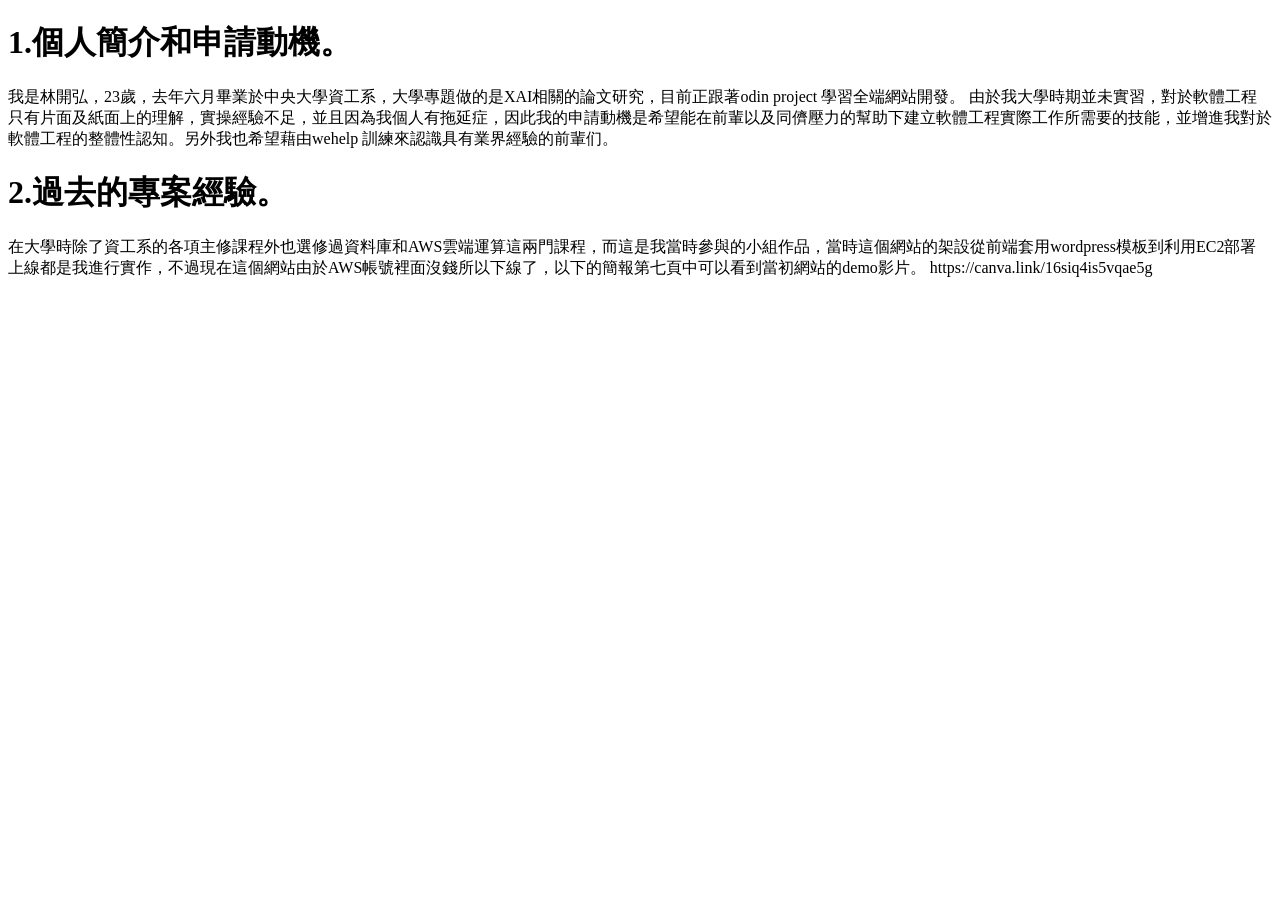
==== index.html @ 370a87b6 "update for q1 and q2" ====
<!DOCTYPE html>
<html>
<head>
  <title>第八屆Wehelp網站開發申請 林開弘</title>
</head>
<body>
  <h1>1.個人簡介和申請動機。</h1>
    <p>我是林開弘，23歲，去年六月畢業於中央大學資工系，大學專題做的是XAI相關的論文研究，目前正跟著odin project 學習全端網站開發。
	由於我大學時期並未實習，對於軟體工程只有片面及紙面上的理解，實操經驗不足，並且因為我個人有拖延症，因此我的申請動機是希望能在前輩以及同儕壓力的幫助下建立軟體工程實際工作所需要的技能，並增進我對於軟體工程的整體性認知。另外我也希望藉由wehelp 訓練來認識具有業界經驗的前輩们。
    </p>
  <h1>2.過去的專案經驗。</h1>
    <p>在大學時除了資工系的各項主修課程外也選修過資料庫和AWS雲端運算這兩門課程，而這是我當時參與的小組作品，當時這個網站的架設從前端套用wordpress模板到利用EC2部署上線都是我進行實作，不過現在這個網站由於AWS帳號裡面沒錢所以下線了，以下的簡報第七頁中可以看到當初網站的demo影片。
https://canva.link/16siq4is5vqae5g
    </p>
  
</body>
</html>
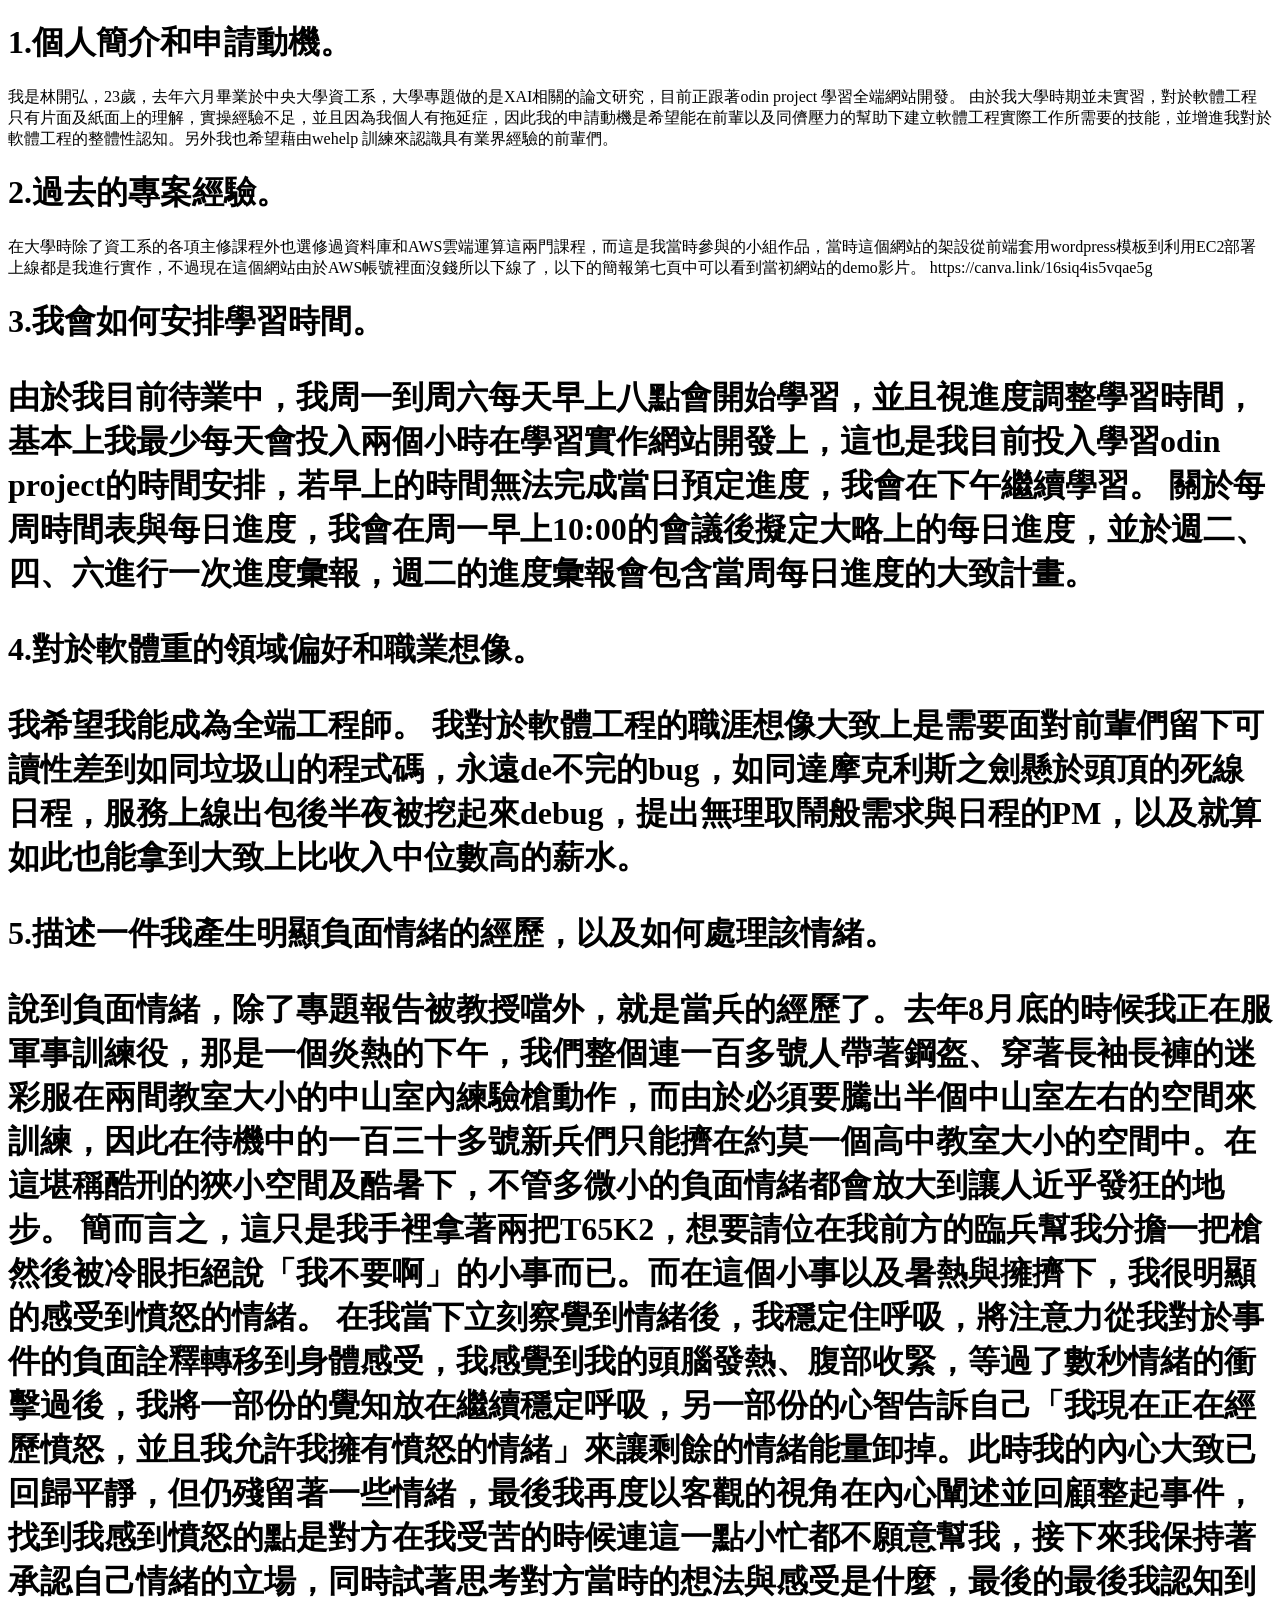
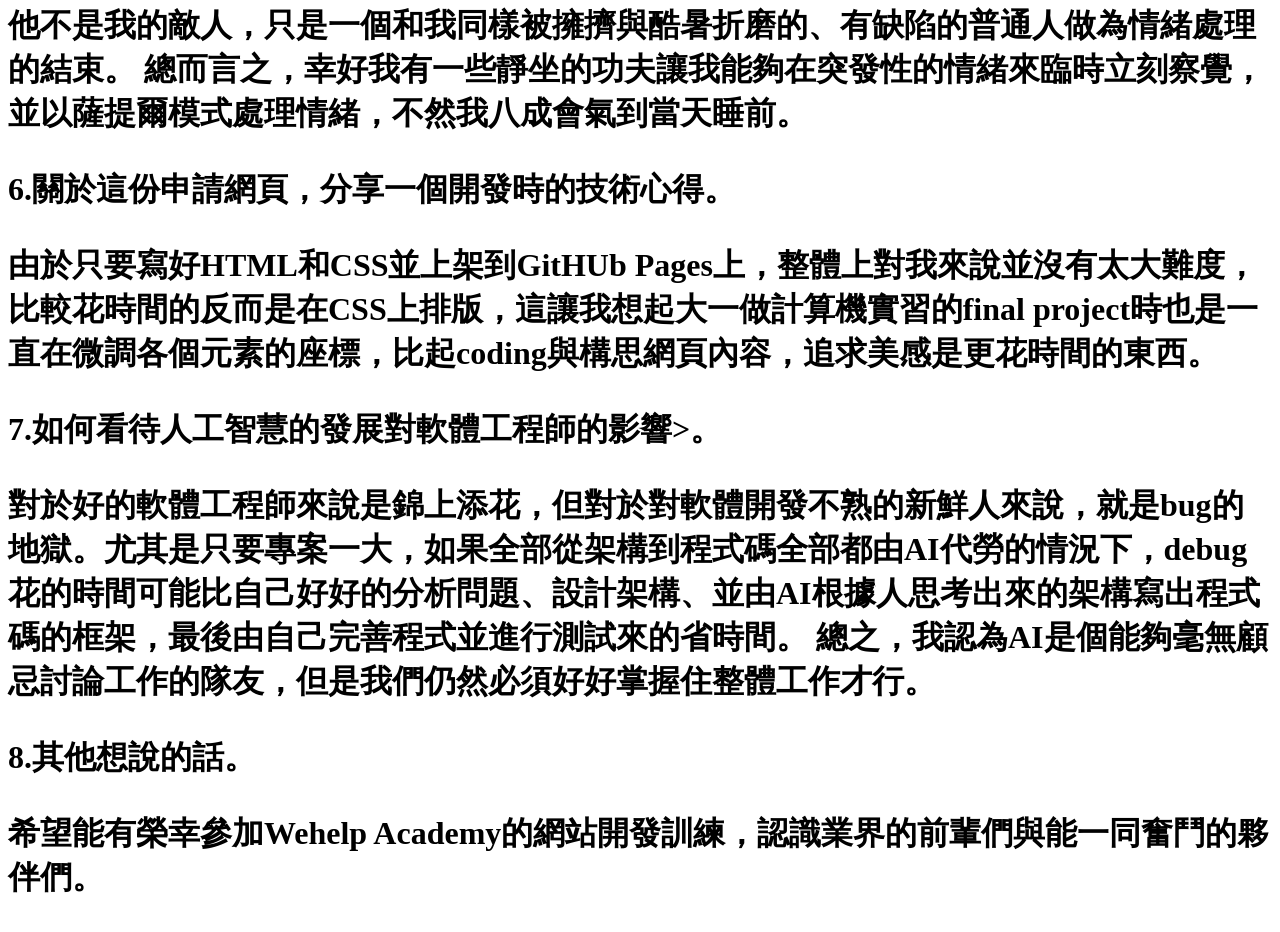
==== commit a147ccf9: "update for q1 to q8" ====
--- a/index.html
+++ b/index.html
@@ -6,12 +6,41 @@
 <body>
   <h1>1.個人簡介和申請動機。</h1>
     <p>我是林開弘，23歲，去年六月畢業於中央大學資工系，大學專題做的是XAI相關的論文研究，目前正跟著odin project 學習全端網站開發。
-	由於我大學時期並未實習，對於軟體工程只有片面及紙面上的理解，實操經驗不足，並且因為我個人有拖延症，因此我的申請動機是希望能在前輩以及同儕壓力的幫助下建立軟體工程實際工作所需要的技能，並增進我對於軟體工程的整體性認知。另外我也希望藉由wehelp 訓練來認識具有業界經驗的前輩们。
+	 由於我大學時期並未實習，對於軟體工程只有片面及紙面上的理解，實操經驗不足，並且因為我個人有拖延症，因此我的申請動機是希望能在前輩以及同儕壓力的幫助下建立軟體工程實際工作所需要的技能，並增進我對於軟體工程的整體性認知。另外我也希望藉由wehelp 訓練來認識具有業界經驗的前輩們。
     </p>
   <h1>2.過去的專案經驗。</h1>
     <p>在大學時除了資工系的各項主修課程外也選修過資料庫和AWS雲端運算這兩門課程，而這是我當時參與的小組作品，當時這個網站的架設從前端套用wordpress模板到利用EC2部署上線都是我進行實作，不過現在這個網站由於AWS帳號裡面沒錢所以下線了，以下的簡報第七頁中可以看到當初網站的demo影片。
 https://canva.link/16siq4is5vqae5g
     </p>
-  
+  <h1>3.我會如何安排學習時間。 <h1>
+    <p>
+      由於我目前待業中，我周一到周六每天早上八點會開始學習，並且視進度調整學習時間，基本上我最少每天會投入兩個小時在學習實作網站開發上，這也是我目前投入學習odin project的時間安排，若早上的時間無法完成當日預定進度，我會在下午繼續學習。
+	關於每周時間表與每日進度，我會在周一早上10:00的會議後擬定大略上的每日進度，並於週二、四、六進行一次進度彙報，週二的進度彙報會包含當周每日進度的大致計畫。
+    </p>
+    <h1>4.對於軟體重的領域偏好和職業想像。 <h1>
+    <p>
+      我希望我能成為全端工程師。
+	我對於軟體工程的職涯想像大致上是需要面對前輩們留下可讀性差到如同垃圾山的程式碼，永遠de不完的bug，如同達摩克利斯之劍懸於頭頂的死線日程，服務上線出包後半夜被挖起來debug，提出無理取鬧般需求與日程的PM，以及就算如此也能拿到大致上比收入中位數高的薪水。
+    </p>
+    <h1>5.描述一件我產生明顯負面情緒的經歷，以及如何處理該情緒。 <h1>
+    <p>
+      說到負面情緒，除了專題報告被教授噹外，就是當兵的經歷了。去年8月底的時候我正在服軍事訓練役，那是一個炎熱的下午，我們整個連一百多號人帶著鋼盔、穿著長袖長褲的迷彩服在兩間教室大小的中山室內練驗槍動作，而由於必須要騰出半個中山室左右的空間來訓練，因此在待機中的一百三十多號新兵們只能擠在約莫一個高中教室大小的空間中。在這堪稱酷刑的狹小空間及酷暑下，不管多微小的負面情緒都會放大到讓人近乎發狂的地步。
+	簡而言之，這只是我手裡拿著兩把T65K2，想要請位在我前方的臨兵幫我分擔一把槍然後被冷眼拒絕說「我不要啊」的小事而已。而在這個小事以及暑熱與擁擠下，我很明顯的感受到憤怒的情緒。
+	在我當下立刻察覺到情緒後，我穩定住呼吸，將注意力從我對於事件的負面詮釋轉移到身體感受，我感覺到我的頭腦發熱、腹部收緊，等過了數秒情緒的衝擊過後，我將一部份的覺知放在繼續穩定呼吸，另一部份的心智告訴自己「我現在正在經歷憤怒，並且我允許我擁有憤怒的情緒」來讓剩餘的情緒能量卸掉。此時我的內心大致已回歸平靜，但仍殘留著一些情緒，最後我再度以客觀的視角在內心闡述並回顧整起事件，找到我感到憤怒的點是對方在我受苦的時候連這一點小忙都不願意幫我，接下來我保持著承認自己情緒的立場，同時試著思考對方當時的想法與感受是什麼，最後的最後我認知到他不是我的敵人，只是一個和我同樣被擁擠與酷暑折磨的、有缺陷的普通人做為情緒處理的結束。
+	總而言之，幸好我有一些靜坐的功夫讓我能夠在突發性的情緒來臨時立刻察覺，並以薩提爾模式處理情緒，不然我八成會氣到當天睡前。
+    </p>
+    <h1>6.關於這份申請網頁，分享一個開發時的技術心得。 <h1>
+    <p>
+      由於只要寫好HTML和CSS並上架到GitHUb Pages上，整體上對我來說並沒有太大難度，比較花時間的反而是在CSS上排版，這讓我想起大一做計算機實習的final project時也是一直在微調各個元素的座標，比起coding與構思網頁內容，追求美感是更花時間的東西。
+    </p>
+    <h1>7.如何看待人工智慧的發展對軟體工程師的影響>。 <h1>
+    <p>
+      對於好的軟體工程師來說是錦上添花，但對於對軟體開發不熟的新鮮人來說，就是bug的地獄。尤其是只要專案一大，如果全部從架構到程式碼全部都由AI代勞的情況下，debug花的時間可能比自己好好的分析問題、設計架構、並由AI根據人思考出來的架構寫出程式碼的框架，最後由自己完善程式並進行測試來的省時間。
+	總之，我認為AI是個能夠毫無顧忌討論工作的隊友，但是我們仍然必須好好掌握住整體工作才行。
+    </p>
+    <h1>8.其他想說的話。 <h1>
+    <p>
+      希望能有榮幸參加Wehelp Academy的網站開發訓練，認識業界的前輩們與能一同奮鬥的夥伴們。
+    </p>
 </body>
 </html>
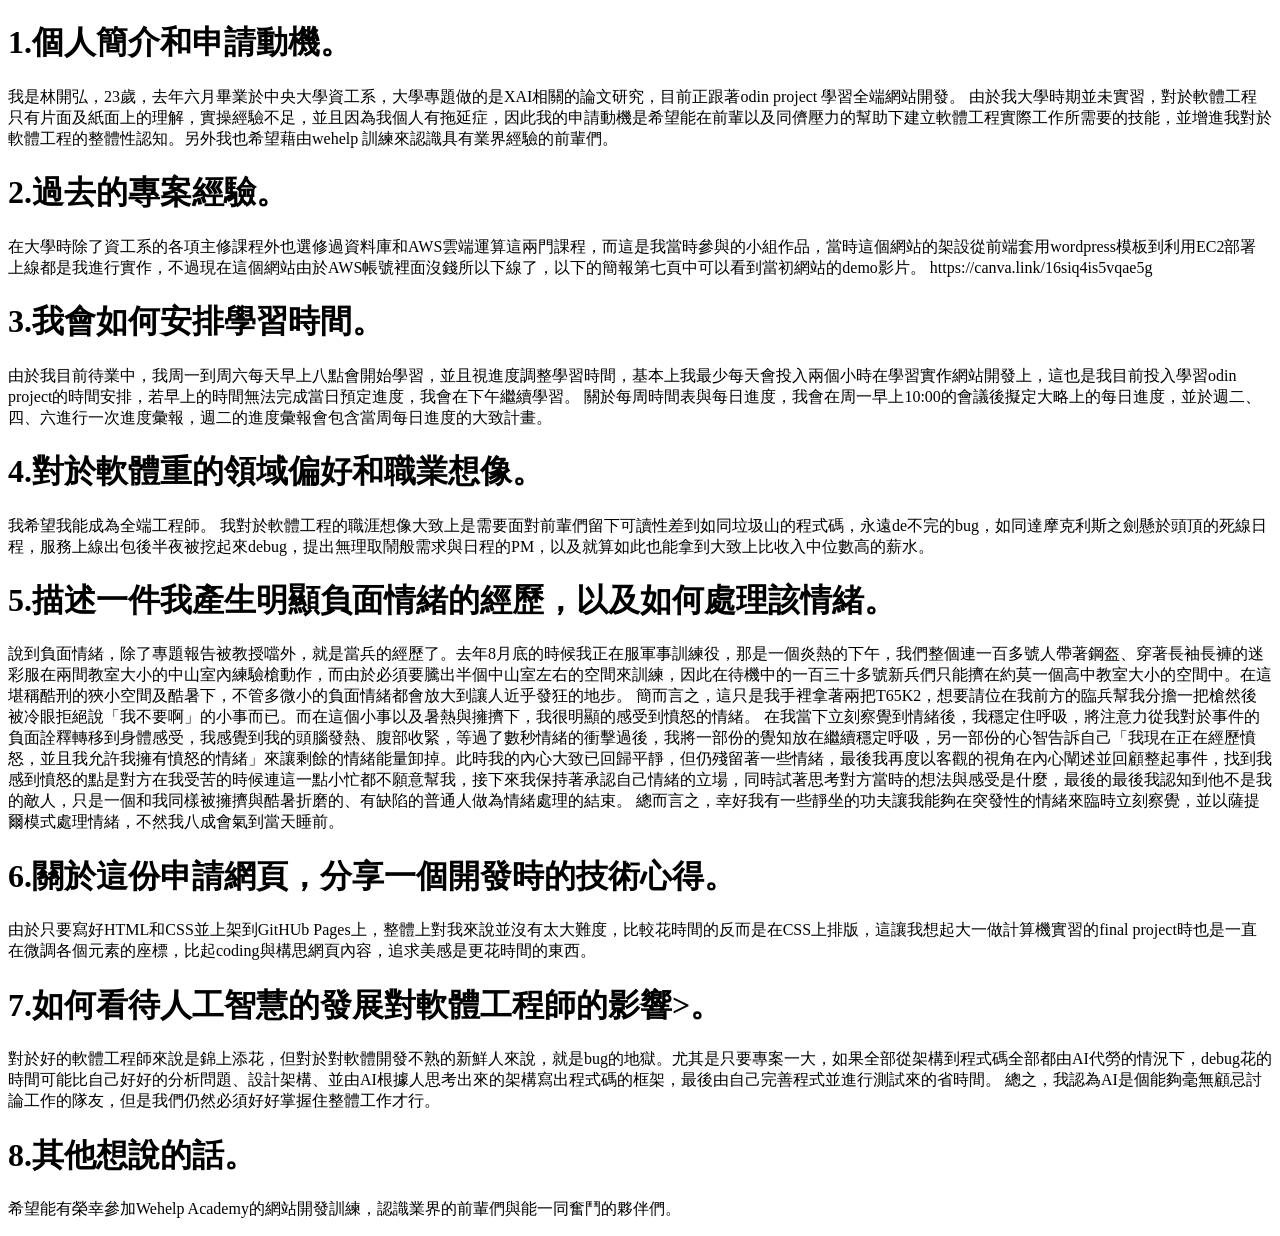
==== commit 6a65ade8: "update for q1 to q8" ====
--- a/index.html
+++ b/index.html
@@ -12,33 +12,33 @@
     <p>在大學時除了資工系的各項主修課程外也選修過資料庫和AWS雲端運算這兩門課程，而這是我當時參與的小組作品，當時這個網站的架設從前端套用wordpress模板到利用EC2部署上線都是我進行實作，不過現在這個網站由於AWS帳號裡面沒錢所以下線了，以下的簡報第七頁中可以看到當初網站的demo影片。
 https://canva.link/16siq4is5vqae5g
     </p>
-  <h1>3.我會如何安排學習時間。 <h1>
+  <h1>3.我會如何安排學習時間。 </h1>
     <p>
       由於我目前待業中，我周一到周六每天早上八點會開始學習，並且視進度調整學習時間，基本上我最少每天會投入兩個小時在學習實作網站開發上，這也是我目前投入學習odin project的時間安排，若早上的時間無法完成當日預定進度，我會在下午繼續學習。
 	關於每周時間表與每日進度，我會在周一早上10:00的會議後擬定大略上的每日進度，並於週二、四、六進行一次進度彙報，週二的進度彙報會包含當周每日進度的大致計畫。
     </p>
-    <h1>4.對於軟體重的領域偏好和職業想像。 <h1>
+    <h1>4.對於軟體重的領域偏好和職業想像。 </h1>
     <p>
       我希望我能成為全端工程師。
 	我對於軟體工程的職涯想像大致上是需要面對前輩們留下可讀性差到如同垃圾山的程式碼，永遠de不完的bug，如同達摩克利斯之劍懸於頭頂的死線日程，服務上線出包後半夜被挖起來debug，提出無理取鬧般需求與日程的PM，以及就算如此也能拿到大致上比收入中位數高的薪水。
     </p>
-    <h1>5.描述一件我產生明顯負面情緒的經歷，以及如何處理該情緒。 <h1>
+    <h1>5.描述一件我產生明顯負面情緒的經歷，以及如何處理該情緒。 </h1>
     <p>
       說到負面情緒，除了專題報告被教授噹外，就是當兵的經歷了。去年8月底的時候我正在服軍事訓練役，那是一個炎熱的下午，我們整個連一百多號人帶著鋼盔、穿著長袖長褲的迷彩服在兩間教室大小的中山室內練驗槍動作，而由於必須要騰出半個中山室左右的空間來訓練，因此在待機中的一百三十多號新兵們只能擠在約莫一個高中教室大小的空間中。在這堪稱酷刑的狹小空間及酷暑下，不管多微小的負面情緒都會放大到讓人近乎發狂的地步。
 	簡而言之，這只是我手裡拿著兩把T65K2，想要請位在我前方的臨兵幫我分擔一把槍然後被冷眼拒絕說「我不要啊」的小事而已。而在這個小事以及暑熱與擁擠下，我很明顯的感受到憤怒的情緒。
 	在我當下立刻察覺到情緒後，我穩定住呼吸，將注意力從我對於事件的負面詮釋轉移到身體感受，我感覺到我的頭腦發熱、腹部收緊，等過了數秒情緒的衝擊過後，我將一部份的覺知放在繼續穩定呼吸，另一部份的心智告訴自己「我現在正在經歷憤怒，並且我允許我擁有憤怒的情緒」來讓剩餘的情緒能量卸掉。此時我的內心大致已回歸平靜，但仍殘留著一些情緒，最後我再度以客觀的視角在內心闡述並回顧整起事件，找到我感到憤怒的點是對方在我受苦的時候連這一點小忙都不願意幫我，接下來我保持著承認自己情緒的立場，同時試著思考對方當時的想法與感受是什麼，最後的最後我認知到他不是我的敵人，只是一個和我同樣被擁擠與酷暑折磨的、有缺陷的普通人做為情緒處理的結束。
 	總而言之，幸好我有一些靜坐的功夫讓我能夠在突發性的情緒來臨時立刻察覺，並以薩提爾模式處理情緒，不然我八成會氣到當天睡前。
     </p>
-    <h1>6.關於這份申請網頁，分享一個開發時的技術心得。 <h1>
+    <h1>6.關於這份申請網頁，分享一個開發時的技術心得。 </h1>
     <p>
       由於只要寫好HTML和CSS並上架到GitHUb Pages上，整體上對我來說並沒有太大難度，比較花時間的反而是在CSS上排版，這讓我想起大一做計算機實習的final project時也是一直在微調各個元素的座標，比起coding與構思網頁內容，追求美感是更花時間的東西。
     </p>
-    <h1>7.如何看待人工智慧的發展對軟體工程師的影響>。 <h1>
+    <h1>7.如何看待人工智慧的發展對軟體工程師的影響>。 </h1>
     <p>
       對於好的軟體工程師來說是錦上添花，但對於對軟體開發不熟的新鮮人來說，就是bug的地獄。尤其是只要專案一大，如果全部從架構到程式碼全部都由AI代勞的情況下，debug花的時間可能比自己好好的分析問題、設計架構、並由AI根據人思考出來的架構寫出程式碼的框架，最後由自己完善程式並進行測試來的省時間。
 	總之，我認為AI是個能夠毫無顧忌討論工作的隊友，但是我們仍然必須好好掌握住整體工作才行。
     </p>
-    <h1>8.其他想說的話。 <h1>
+    <h1>8.其他想說的話。 </h1>
     <p>
       希望能有榮幸參加Wehelp Academy的網站開發訓練，認識業界的前輩們與能一同奮鬥的夥伴們。
     </p>
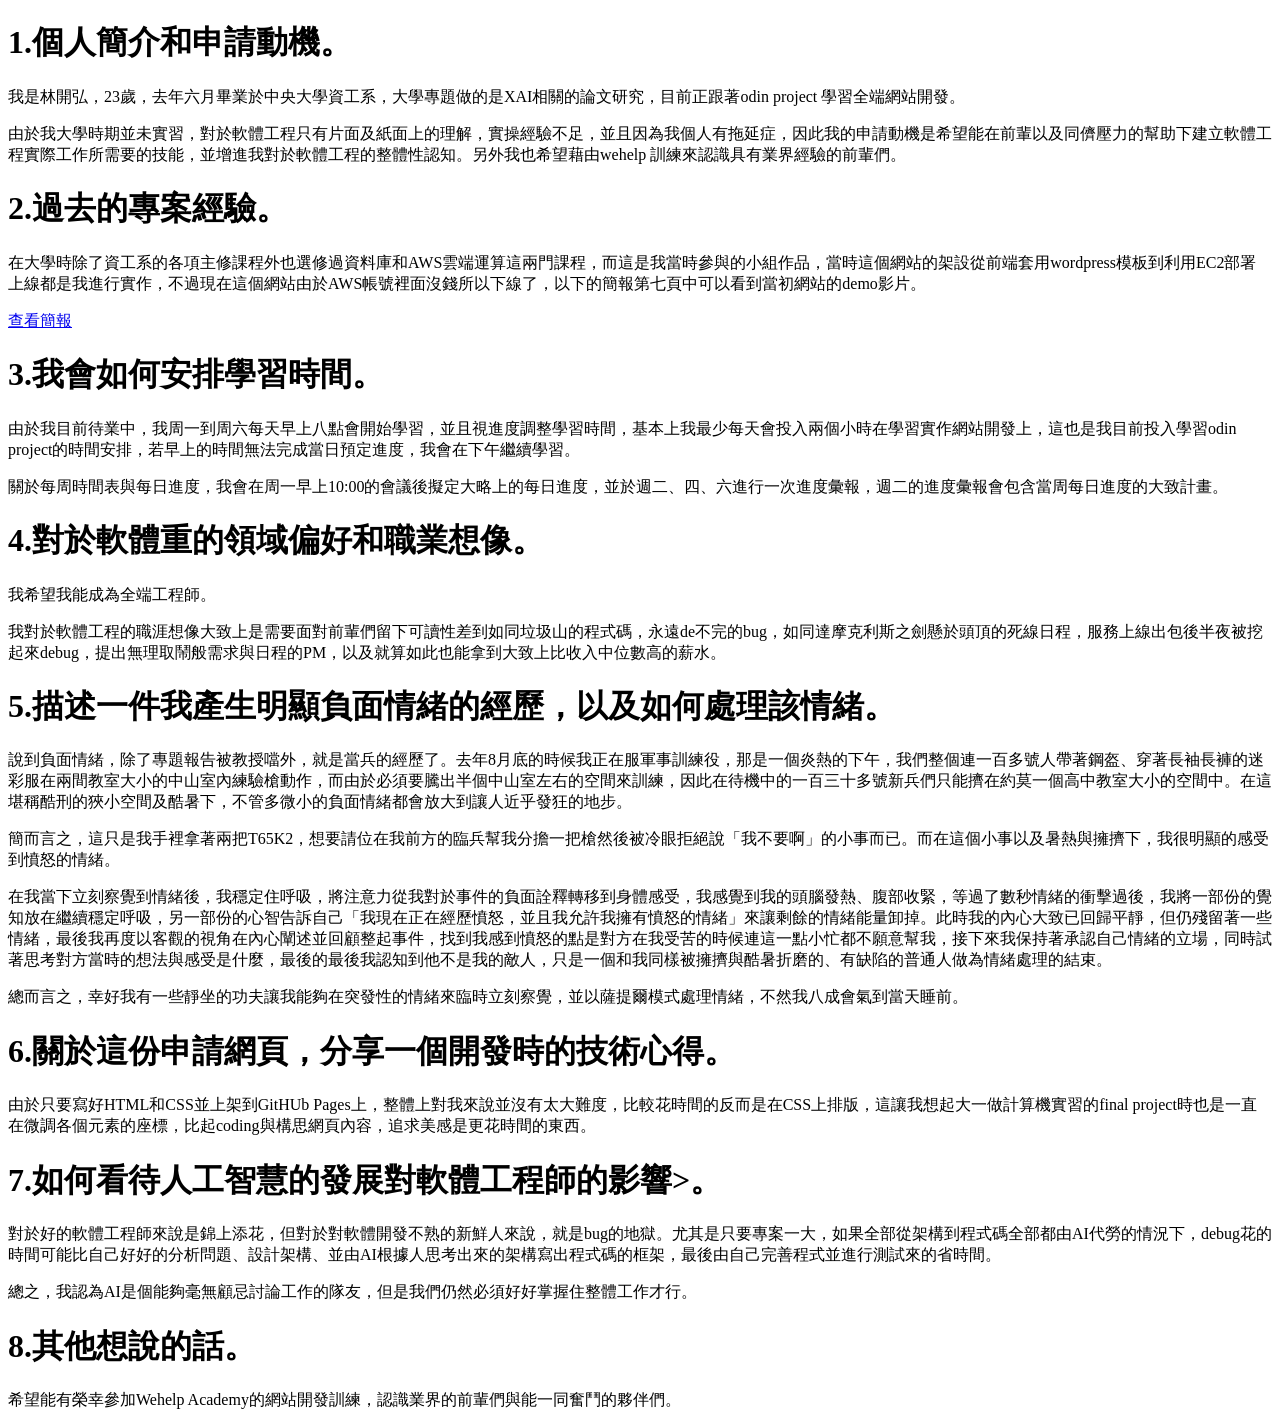
==== commit a3e28b14: "update for tabs" ====
--- a/index.html
+++ b/index.html
@@ -5,42 +5,28 @@
 </head>
 <body>
   <h1>1.個人簡介和申請動機。</h1>
-    <p>我是林開弘，23歲，去年六月畢業於中央大學資工系，大學專題做的是XAI相關的論文研究，目前正跟著odin project 學習全端網站開發。
-	 由於我大學時期並未實習，對於軟體工程只有片面及紙面上的理解，實操經驗不足，並且因為我個人有拖延症，因此我的申請動機是希望能在前輩以及同儕壓力的幫助下建立軟體工程實際工作所需要的技能，並增進我對於軟體工程的整體性認知。另外我也希望藉由wehelp 訓練來認識具有業界經驗的前輩們。
-    </p>
+    <p>我是林開弘，23歲，去年六月畢業於中央大學資工系，大學專題做的是XAI相關的論文研究，目前正跟著odin project 學習全端網站開發。</p>
+    <p>由於我大學時期並未實習，對於軟體工程只有片面及紙面上的理解，實操經驗不足，並且因為我個人有拖延症，因此我的申請動機是希望能在前輩以及同儕壓力的幫助下建立軟體工程實際工作所需要的技能，並增進我對於軟體工程的整體性認知。另外我也希望藉由wehelp 訓練來認識具有業界經驗的前輩們。</p>
   <h1>2.過去的專案經驗。</h1>
-    <p>在大學時除了資工系的各項主修課程外也選修過資料庫和AWS雲端運算這兩門課程，而這是我當時參與的小組作品，當時這個網站的架設從前端套用wordpress模板到利用EC2部署上線都是我進行實作，不過現在這個網站由於AWS帳號裡面沒錢所以下線了，以下的簡報第七頁中可以看到當初網站的demo影片。
-https://canva.link/16siq4is5vqae5g
-    </p>
+    <p>在大學時除了資工系的各項主修課程外也選修過資料庫和AWS雲端運算這兩門課程，而這是我當時參與的小組作品，當時這個網站的架設從前端套用wordpress模板到利用EC2部署上線都是我進行實作，不過現在這個網站由於AWS帳號裡面沒錢所以下線了，以下的簡報第七頁中可以看到當初網站的demo影片。</p>
+    <a href="https://canva.link/16siq4is5vqae5g" target="_blank">查看簡報</a>
   <h1>3.我會如何安排學習時間。 </h1>
-    <p>
-      由於我目前待業中，我周一到周六每天早上八點會開始學習，並且視進度調整學習時間，基本上我最少每天會投入兩個小時在學習實作網站開發上，這也是我目前投入學習odin project的時間安排，若早上的時間無法完成當日預定進度，我會在下午繼續學習。
-	關於每周時間表與每日進度，我會在周一早上10:00的會議後擬定大略上的每日進度，並於週二、四、六進行一次進度彙報，週二的進度彙報會包含當周每日進度的大致計畫。
-    </p>
-    <h1>4.對於軟體重的領域偏好和職業想像。 </h1>
-    <p>
-      我希望我能成為全端工程師。
-	我對於軟體工程的職涯想像大致上是需要面對前輩們留下可讀性差到如同垃圾山的程式碼，永遠de不完的bug，如同達摩克利斯之劍懸於頭頂的死線日程，服務上線出包後半夜被挖起來debug，提出無理取鬧般需求與日程的PM，以及就算如此也能拿到大致上比收入中位數高的薪水。
-    </p>
-    <h1>5.描述一件我產生明顯負面情緒的經歷，以及如何處理該情緒。 </h1>
-    <p>
-      說到負面情緒，除了專題報告被教授噹外，就是當兵的經歷了。去年8月底的時候我正在服軍事訓練役，那是一個炎熱的下午，我們整個連一百多號人帶著鋼盔、穿著長袖長褲的迷彩服在兩間教室大小的中山室內練驗槍動作，而由於必須要騰出半個中山室左右的空間來訓練，因此在待機中的一百三十多號新兵們只能擠在約莫一個高中教室大小的空間中。在這堪稱酷刑的狹小空間及酷暑下，不管多微小的負面情緒都會放大到讓人近乎發狂的地步。
-	簡而言之，這只是我手裡拿著兩把T65K2，想要請位在我前方的臨兵幫我分擔一把槍然後被冷眼拒絕說「我不要啊」的小事而已。而在這個小事以及暑熱與擁擠下，我很明顯的感受到憤怒的情緒。
-	在我當下立刻察覺到情緒後，我穩定住呼吸，將注意力從我對於事件的負面詮釋轉移到身體感受，我感覺到我的頭腦發熱、腹部收緊，等過了數秒情緒的衝擊過後，我將一部份的覺知放在繼續穩定呼吸，另一部份的心智告訴自己「我現在正在經歷憤怒，並且我允許我擁有憤怒的情緒」來讓剩餘的情緒能量卸掉。此時我的內心大致已回歸平靜，但仍殘留著一些情緒，最後我再度以客觀的視角在內心闡述並回顧整起事件，找到我感到憤怒的點是對方在我受苦的時候連這一點小忙都不願意幫我，接下來我保持著承認自己情緒的立場，同時試著思考對方當時的想法與感受是什麼，最後的最後我認知到他不是我的敵人，只是一個和我同樣被擁擠與酷暑折磨的、有缺陷的普通人做為情緒處理的結束。
-	總而言之，幸好我有一些靜坐的功夫讓我能夠在突發性的情緒來臨時立刻察覺，並以薩提爾模式處理情緒，不然我八成會氣到當天睡前。
-    </p>
-    <h1>6.關於這份申請網頁，分享一個開發時的技術心得。 </h1>
-    <p>
-      由於只要寫好HTML和CSS並上架到GitHUb Pages上，整體上對我來說並沒有太大難度，比較花時間的反而是在CSS上排版，這讓我想起大一做計算機實習的final project時也是一直在微調各個元素的座標，比起coding與構思網頁內容，追求美感是更花時間的東西。
-    </p>
-    <h1>7.如何看待人工智慧的發展對軟體工程師的影響>。 </h1>
-    <p>
-      對於好的軟體工程師來說是錦上添花，但對於對軟體開發不熟的新鮮人來說，就是bug的地獄。尤其是只要專案一大，如果全部從架構到程式碼全部都由AI代勞的情況下，debug花的時間可能比自己好好的分析問題、設計架構、並由AI根據人思考出來的架構寫出程式碼的框架，最後由自己完善程式並進行測試來的省時間。
-	總之，我認為AI是個能夠毫無顧忌討論工作的隊友，但是我們仍然必須好好掌握住整體工作才行。
-    </p>
-    <h1>8.其他想說的話。 </h1>
-    <p>
-      希望能有榮幸參加Wehelp Academy的網站開發訓練，認識業界的前輩們與能一同奮鬥的夥伴們。
-    </p>
+    <p> 由於我目前待業中，我周一到周六每天早上八點會開始學習，並且視進度調整學習時間，基本上我最少每天會投入兩個小時在學習實作網站開發上，這也是我目前投入學習odin project的時間安排，若早上的時間無法完成當日預定進度，我會在下午繼續學習。</p> 
+    <p>關於每周時間表與每日進度，我會在周一早上10:00的會議後擬定大略上的每日進度，並於週二、四、六進行一次進度彙報，週二的進度彙報會包含當周每日進度的大致計畫。</p>
+  <h1>4.對於軟體重的領域偏好和職業想像。 </h1>
+    <p>我希望我能成為全端工程師。</p>
+    <p>我對於軟體工程的職涯想像大致上是需要面對前輩們留下可讀性差到如同垃圾山的程式碼，永遠de不完的bug，如同達摩克利斯之劍懸於頭頂的死線日程，服務上線出包後半夜被挖起來debug，提出無理取鬧般需求與日程的PM，以及就算如此也能拿到大致上比收入中位數高的薪水。</p>
+  <h1>5.描述一件我產生明顯負面情緒的經歷，以及如何處理該情緒。 </h1>
+    <p>說到負面情緒，除了專題報告被教授噹外，就是當兵的經歷了。去年8月底的時候我正在服軍事訓練役，那是一個炎熱的下午，我們整個連一百多號人帶著鋼盔、穿著長袖長褲的迷彩服在兩間教室大小的中山室內練驗槍動作，而由於必須要騰出半個中山室左右的空間來訓練，因此在待機中的一百三十多號新兵們只能擠在約莫一個高中教室大小的空間中。在這堪稱酷刑的狹小空間及酷暑下，不管多微小的負面情緒都會放大到讓人近乎發狂的地步。</p>
+    <p>簡而言之，這只是我手裡拿著兩把T65K2，想要請位在我前方的臨兵幫我分擔一把槍然後被冷眼拒絕說「我不要啊」的小事而已。而在這個小事以及暑熱與擁擠下，我很明顯的感受到憤怒的情緒。</p>
+    <p>在我當下立刻察覺到情緒後，我穩定住呼吸，將注意力從我對於事件的負面詮釋轉移到身體感受，我感覺到我的頭腦發熱、腹部收緊，等過了數秒情緒的衝擊過後，我將一部份的覺知放在繼續穩定呼吸，另一部份的心智告訴自己「我現在正在經歷憤怒，並且我允許我擁有憤怒的情緒」來讓剩餘的情緒能量卸掉。此時我的內心大致已回歸平靜，但仍殘留著一些情緒，最後我再度以客觀的視角在內心闡述並回顧整起事件，找到我感到憤怒的點是對方在我受苦的時候連這一點小忙都不願意幫我，接下來我保持著承認自己情緒的立場，同時試著思考對方當時的想法與感受是什麼，最後的最後我認知到他不是我的敵人，只是一個和我同樣被擁擠與酷暑折磨的、有缺陷的普通人做為情緒處理的結束。</p>
+    <p>總而言之，幸好我有一些靜坐的功夫讓我能夠在突發性的情緒來臨時立刻察覺，並以薩提爾模式處理情緒，不然我八成會氣到當天睡前。</p>
+  <h1>6.關於這份申請網頁，分享一個開發時的技術心得。 </h1>
+    <p>由於只要寫好HTML和CSS並上架到GitHUb Pages上，整體上對我來說並沒有太大難度，比較花時間的反而是在CSS上排版，這讓我想起大一做計算機實習的final project時也是一直在微調各個元素的座標，比起coding與構思網頁內容，追求美感是更花時間的東西。</p>
+  <h1>7.如何看待人工智慧的發展對軟體工程師的影響>。 </h1>
+    <p>對於好的軟體工程師來說是錦上添花，但對於對軟體開發不熟的新鮮人來說，就是bug的地獄。尤其是只要專案一大，如果全部從架構到程式碼全部都由AI代勞的情況下，debug花的時間可能比自己好好的分析問題、設計架構、並由AI根據人思考出來的架構寫出程式碼的框架，最後由自己完善程式並進行測試來的省時間。</p>
+    <p>總之，我認為AI是個能夠毫無顧忌討論工作的隊友，但是我們仍然必須好好掌握住整體工作才行。</p>
+  <h1>8.其他想說的話。 </h1>
+    <p>希望能有榮幸參加Wehelp Academy的網站開發訓練，認識業界的前輩們與能一同奮鬥的夥伴們。</p>
 </body>
 </html>
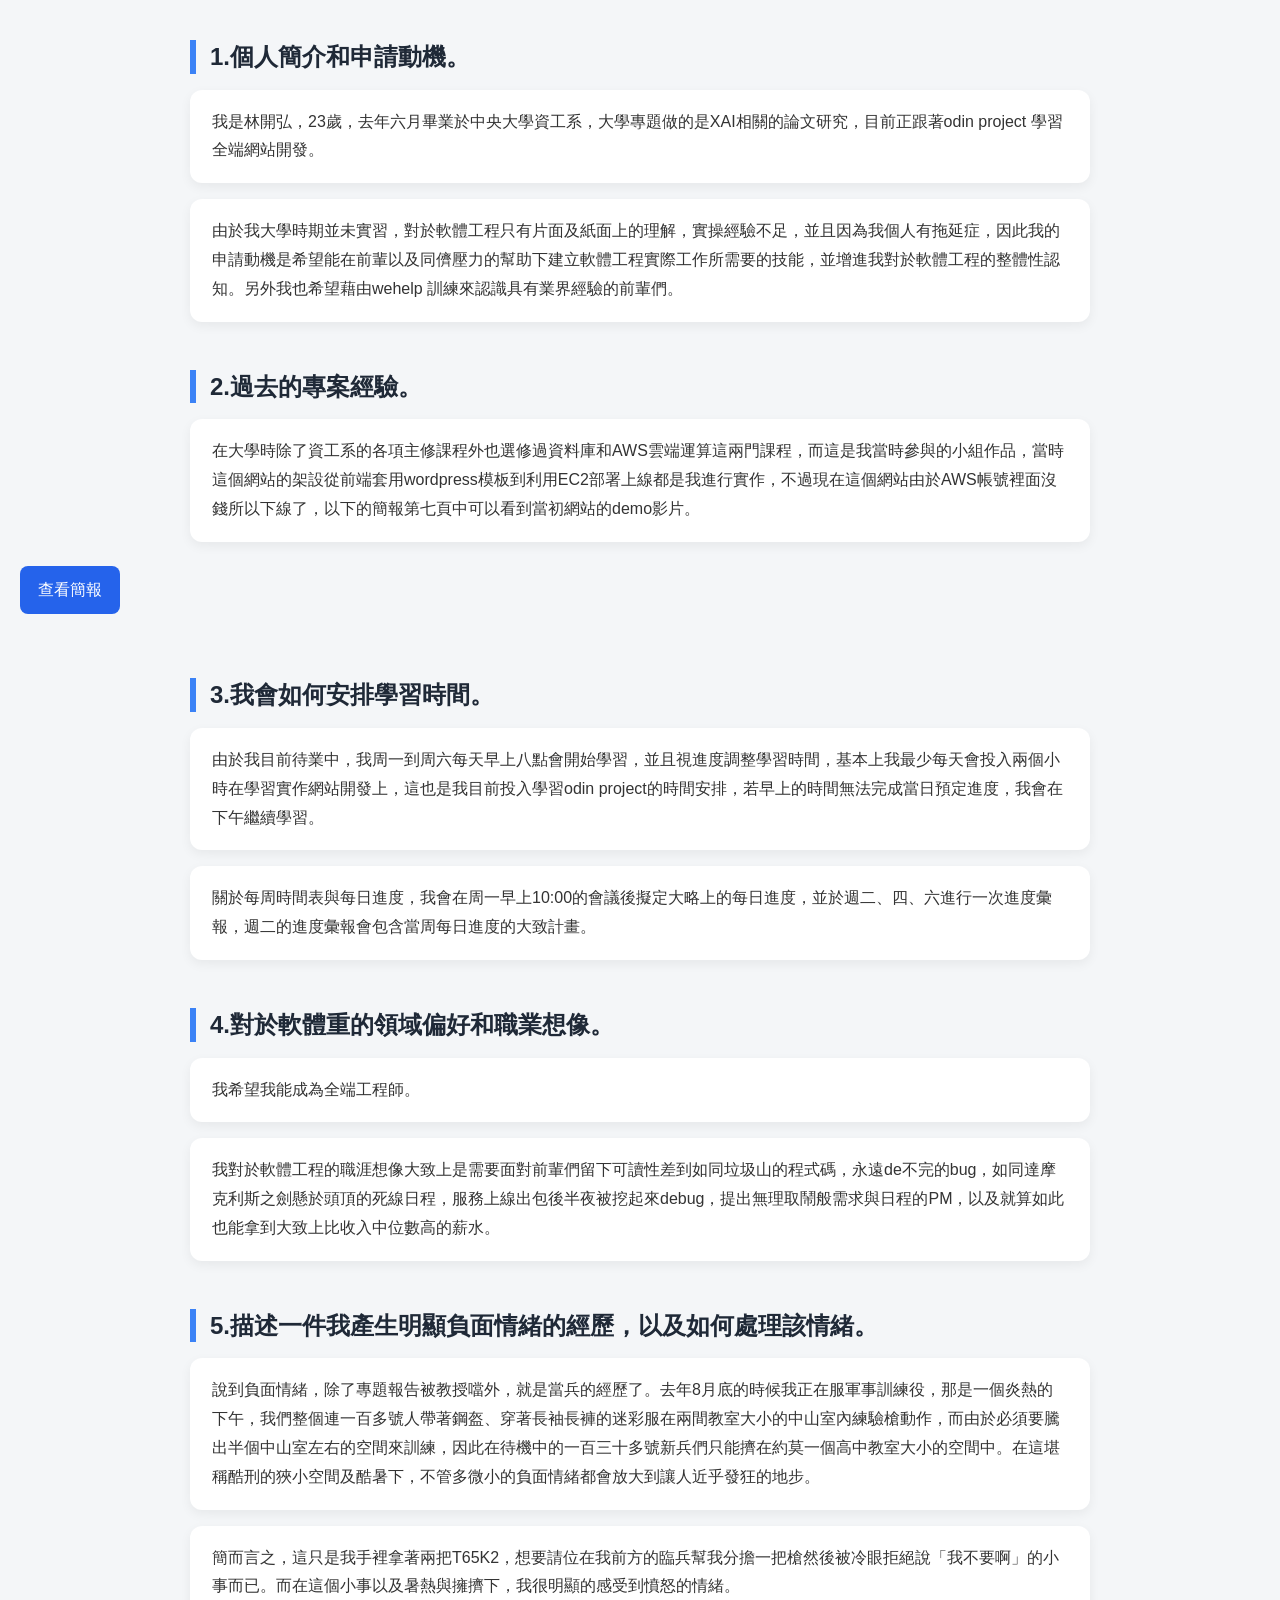
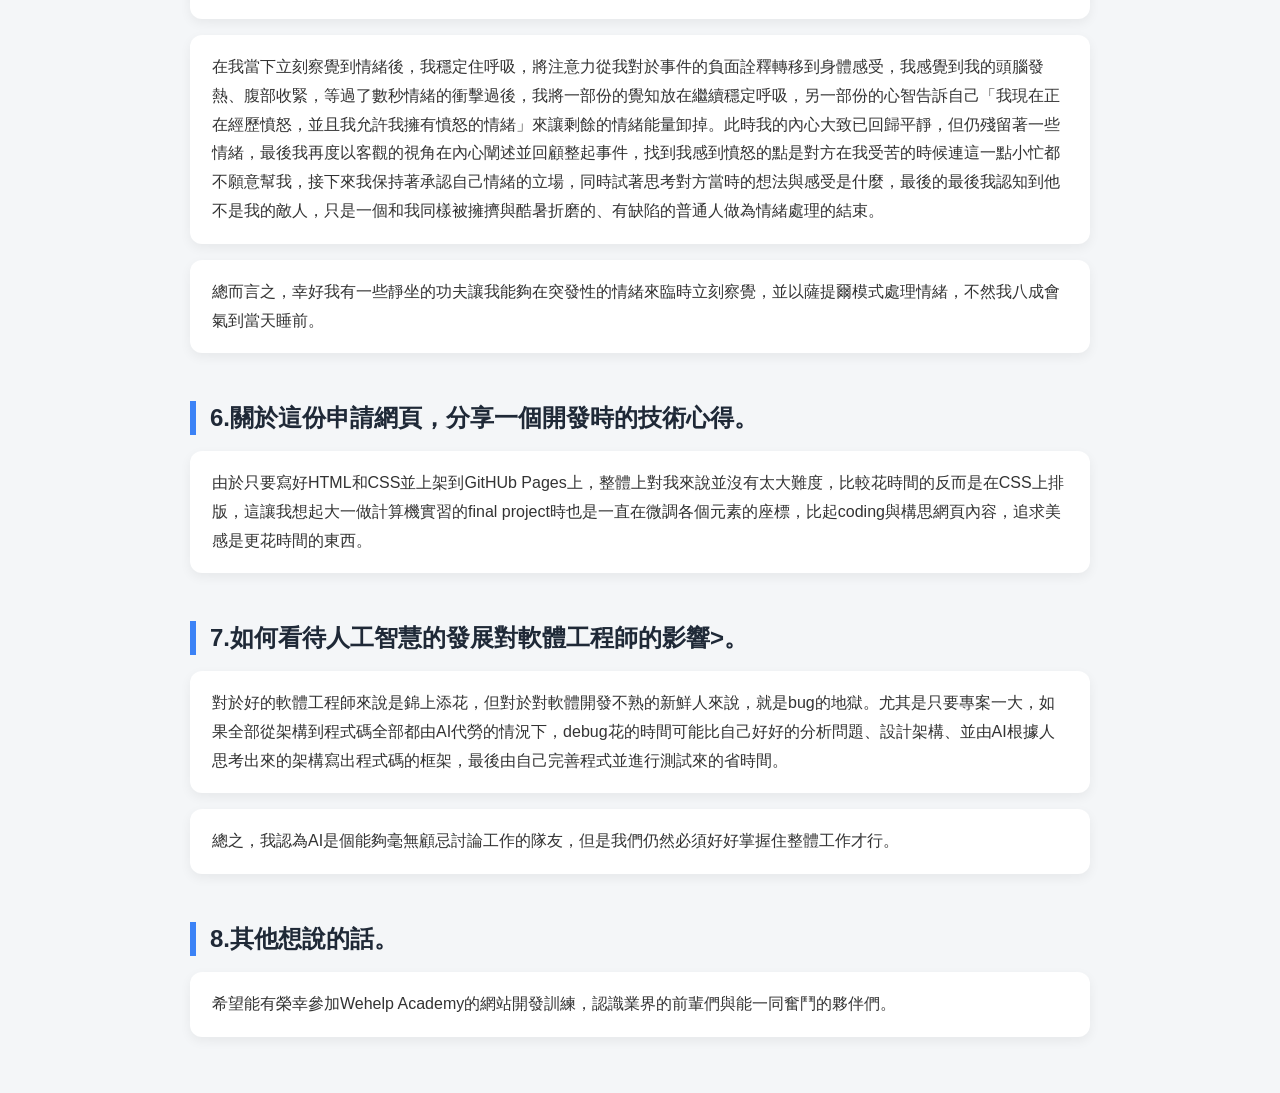
==== commit 6c2a8ae3: "adding style.css Co-authored-by: Copilot <copilot@github.com>" ====
--- a/index.html
+++ b/index.html
@@ -1,6 +1,7 @@
 <!DOCTYPE html>
 <html>
 <head>
+  <link rel="stylesheet" href="style.css">
   <title>第八屆Wehelp網站開發申請 林開弘</title>
 </head>
 <body>
--- a/style.css
+++ b/style.css
@@ -0,0 +1,73 @@
+/* style.css */
+
+* {
+  box-sizing: border-box;
+}
+
+body {
+  margin: 0;
+  padding: 40px 20px;
+  font-family: "Noto Sans TC", "Microsoft JhengHei", Arial, sans-serif;
+  line-height: 1.8;
+  color: #333;
+  background: #f4f6f8;
+}
+
+body > * {
+  max-width: 900px;
+  margin-left: auto;
+  margin-right: auto;
+}
+
+h1 {
+  margin-top: 48px;
+  margin-bottom: 16px;
+  padding-left: 14px;
+  font-size: 24px;
+  line-height: 1.4;
+  color: #1f2937;
+  border-left: 6px solid #3b82f6;
+}
+
+h1:first-of-type {
+  margin-top: 0;
+}
+
+p {
+  margin-top: 0;
+  margin-bottom: 16px;
+  padding: 18px 22px;
+  background: #ffffff;
+  border-radius: 12px;
+  box-shadow: 0 4px 12px rgba(0, 0, 0, 0.06);
+}
+
+a {
+  display: inline-block;
+  margin: 8px auto 16px;
+  padding: 10px 18px;
+  color: #ffffff;
+  background: #2563eb;
+  text-decoration: none;
+  border-radius: 8px;
+  transition: 0.2s;
+}
+
+a:hover {
+  background: #1d4ed8;
+  transform: translateY(-2px);
+}
+
+@media (max-width: 600px) {
+  body {
+    padding: 24px 14px;
+  }
+
+  h1 {
+    font-size: 20px;
+  }
+
+  p {
+    padding: 16px;
+  }
+}
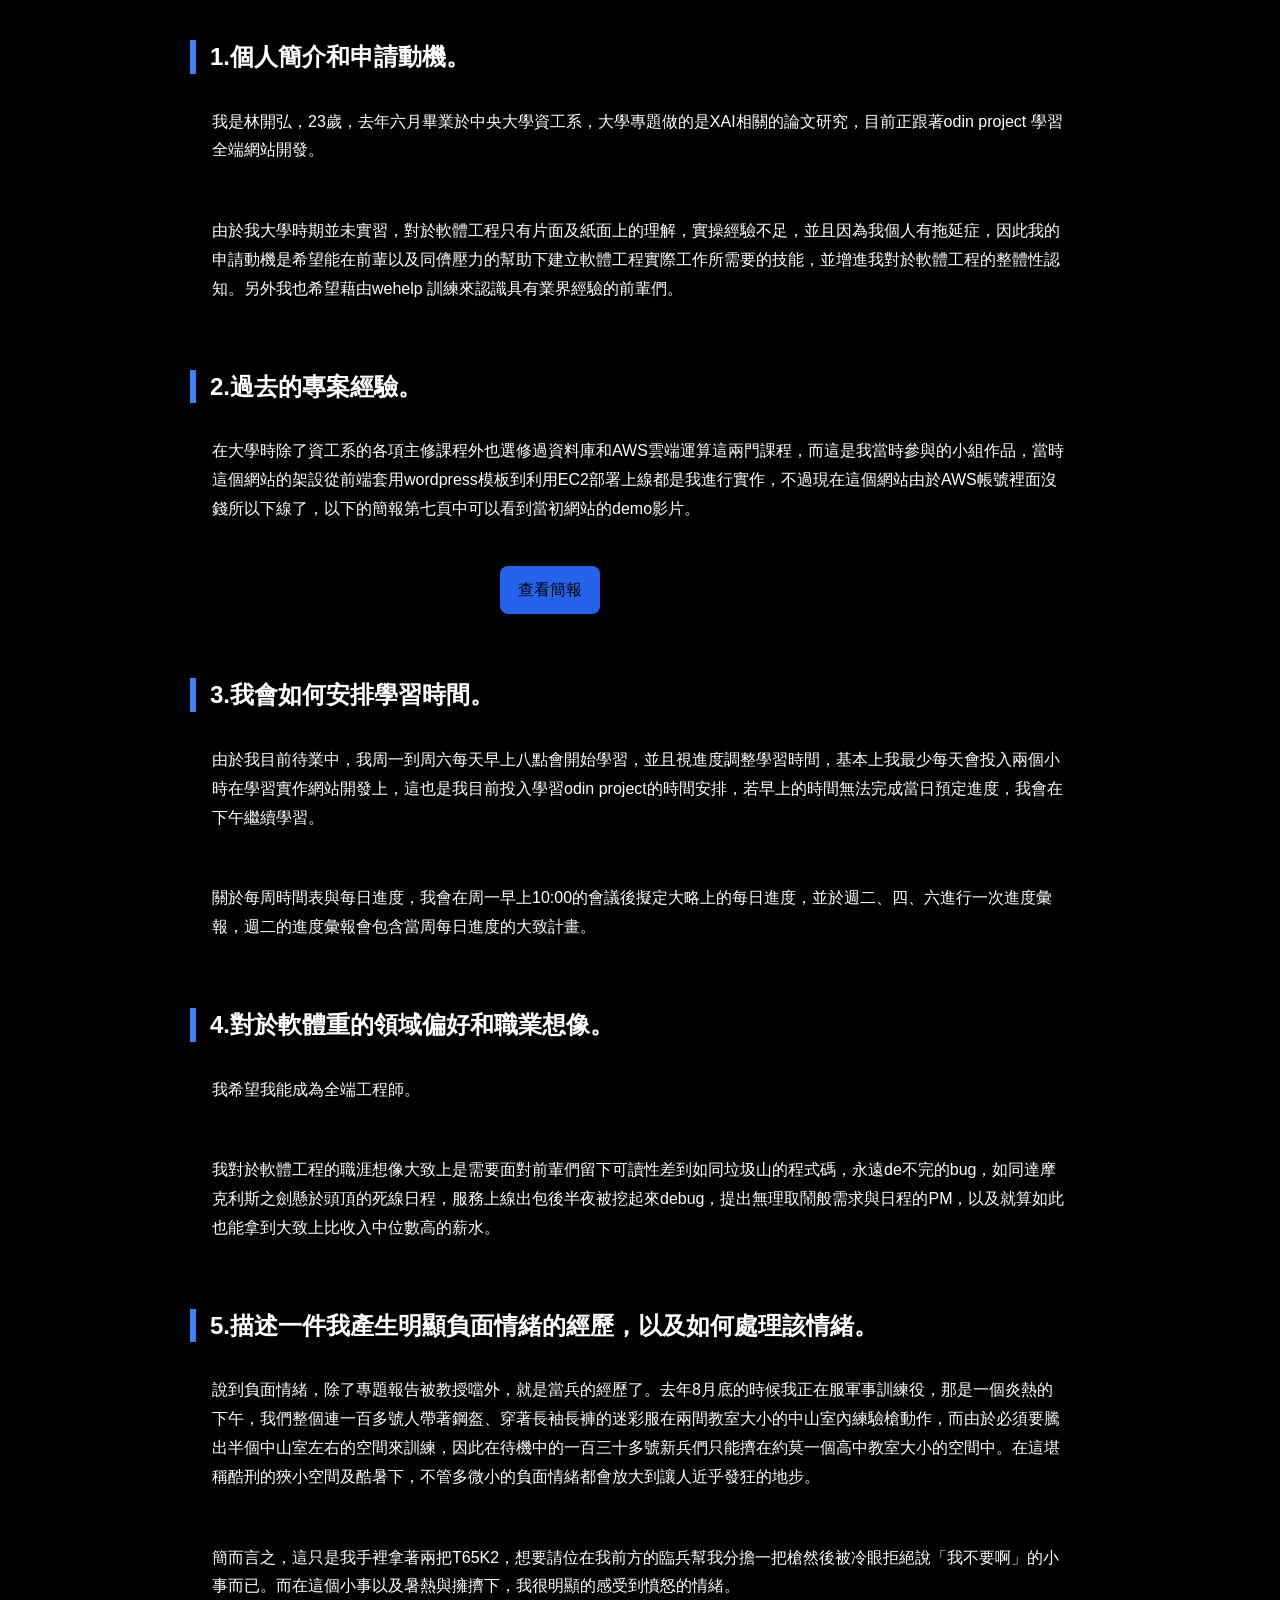
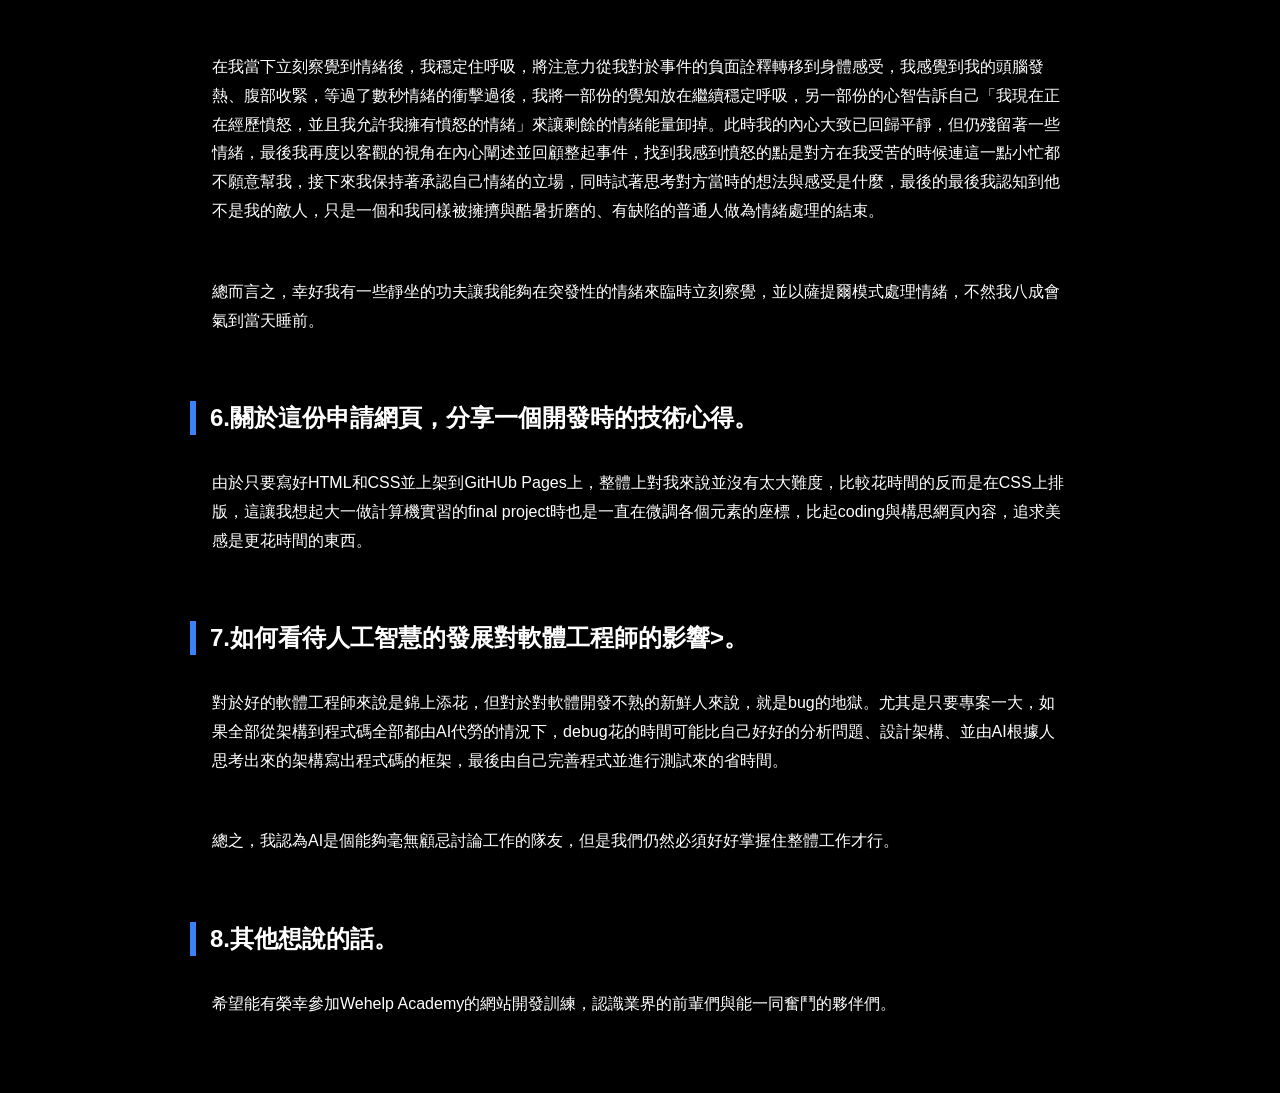
==== commit fa0e628e: "update for format" ====
--- a/index.html
+++ b/index.html
@@ -10,7 +10,7 @@
     <p>由於我大學時期並未實習，對於軟體工程只有片面及紙面上的理解，實操經驗不足，並且因為我個人有拖延症，因此我的申請動機是希望能在前輩以及同儕壓力的幫助下建立軟體工程實際工作所需要的技能，並增進我對於軟體工程的整體性認知。另外我也希望藉由wehelp 訓練來認識具有業界經驗的前輩們。</p>
   <h1>2.過去的專案經驗。</h1>
     <p>在大學時除了資工系的各項主修課程外也選修過資料庫和AWS雲端運算這兩門課程，而這是我當時參與的小組作品，當時這個網站的架設從前端套用wordpress模板到利用EC2部署上線都是我進行實作，不過現在這個網站由於AWS帳號裡面沒錢所以下線了，以下的簡報第七頁中可以看到當初網站的demo影片。</p>
-    <a href="https://canva.link/16siq4is5vqae5g" target="_blank">查看簡報</a>
+    <a href="https://www.canva.com/design/DAF067eNe1M/zQPiH-j6wVFl2SUD6b8IsA/view?utlId=h405aab2901#7" target="_blank">查看簡報</a>
   <h1>3.我會如何安排學習時間。 </h1>
     <p> 由於我目前待業中，我周一到周六每天早上八點會開始學習，並且視進度調整學習時間，基本上我最少每天會投入兩個小時在學習實作網站開發上，這也是我目前投入學習odin project的時間安排，若早上的時間無法完成當日預定進度，我會在下午繼續學習。</p> 
     <p>關於每周時間表與每日進度，我會在周一早上10:00的會議後擬定大略上的每日進度，並於週二、四、六進行一次進度彙報，週二的進度彙報會包含當周每日進度的大致計畫。</p>
--- a/style.css
+++ b/style.css
@@ -9,8 +9,8 @@
   padding: 40px 20px;
   font-family: "Noto Sans TC", "Microsoft JhengHei", Arial, sans-serif;
   line-height: 1.8;
-  color: #333;
-  background: #f4f6f8;
+  color: #ffffff;
+  background: #000000;
 }
 
 body > * {
@@ -25,7 +25,7 @@
   padding-left: 14px;
   font-size: 24px;
   line-height: 1.4;
-  color: #1f2937;
+  color: #ffffff;
   border-left: 6px solid #3b82f6;
 }
 
@@ -37,16 +37,16 @@
   margin-top: 0;
   margin-bottom: 16px;
   padding: 18px 22px;
-  background: #ffffff;
+  background: #000000;
   border-radius: 12px;
   box-shadow: 0 4px 12px rgba(0, 0, 0, 0.06);
 }
 
 a {
   display: inline-block;
-  margin: 8px auto 16px;
+  margin: 8px 480px 16px;
   padding: 10px 18px;
-  color: #ffffff;
+  color: #000000;
   background: #2563eb;
   text-decoration: none;
   border-radius: 8px;
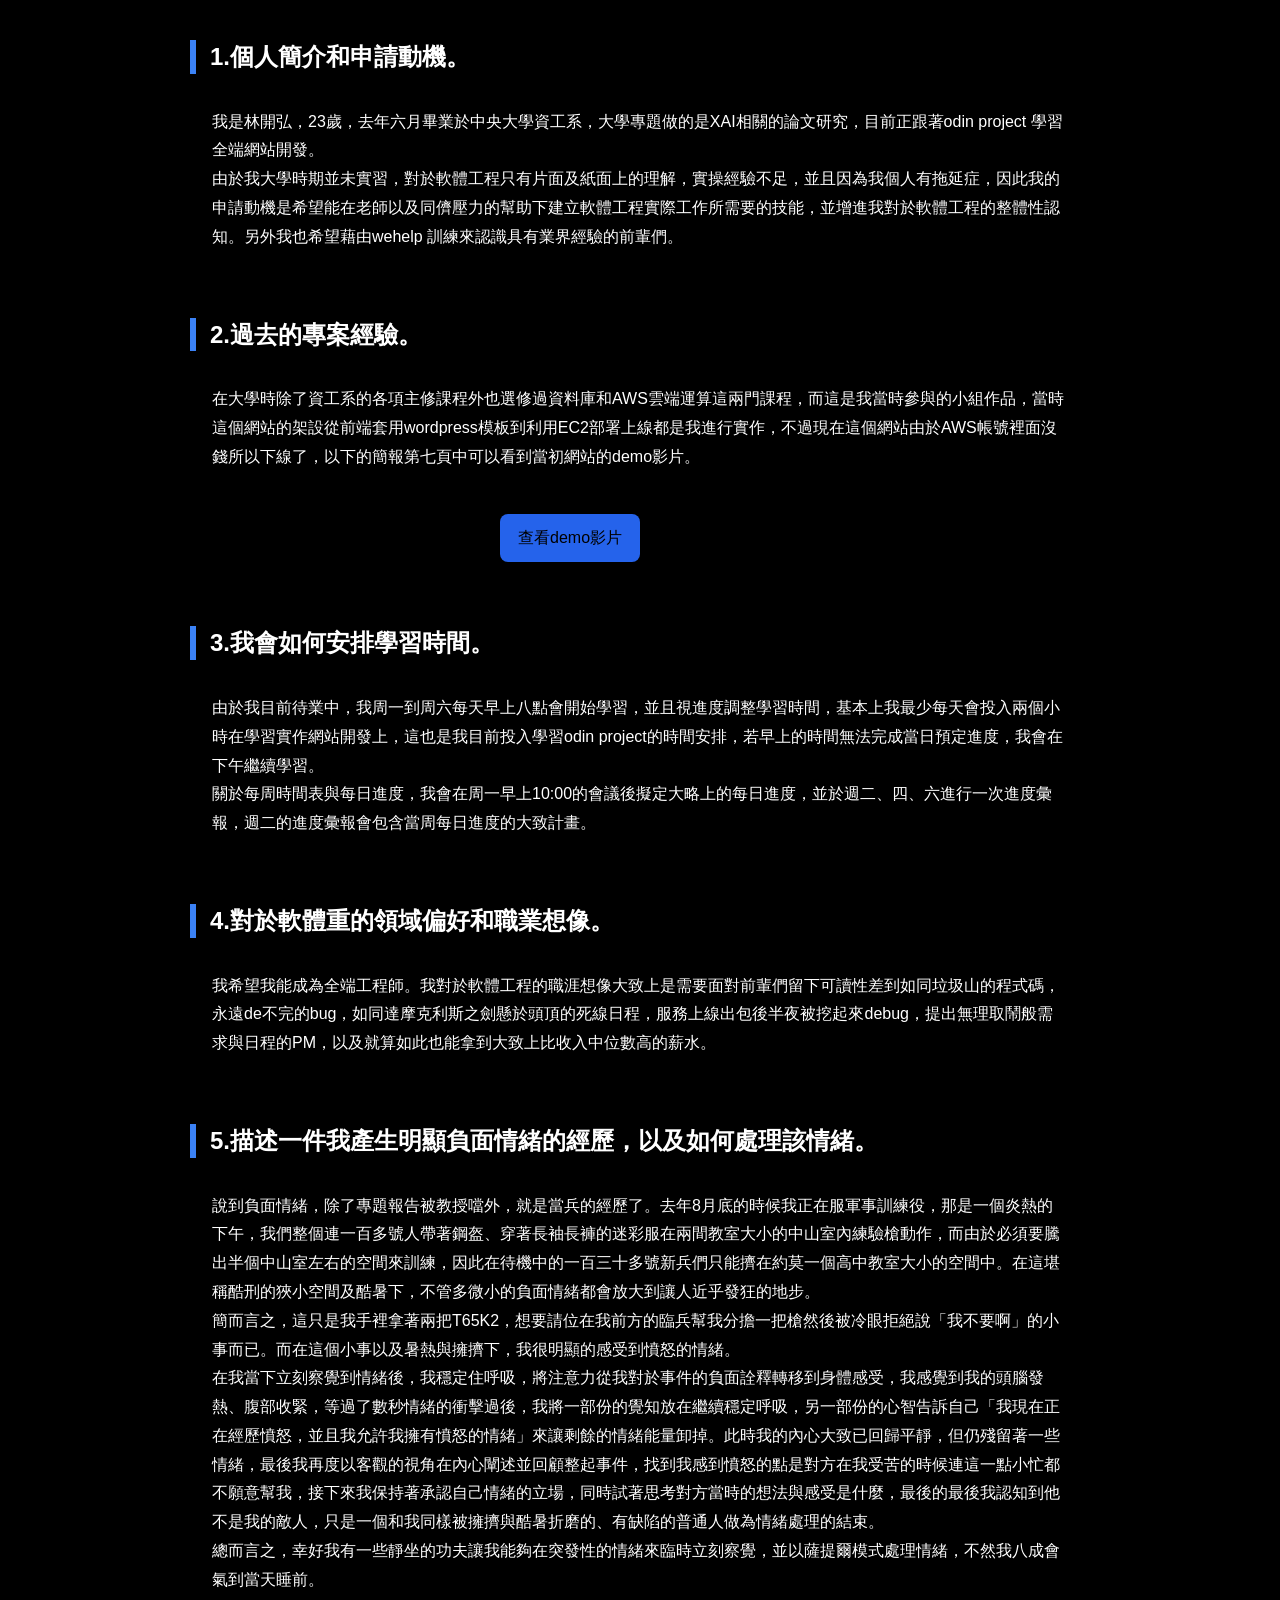
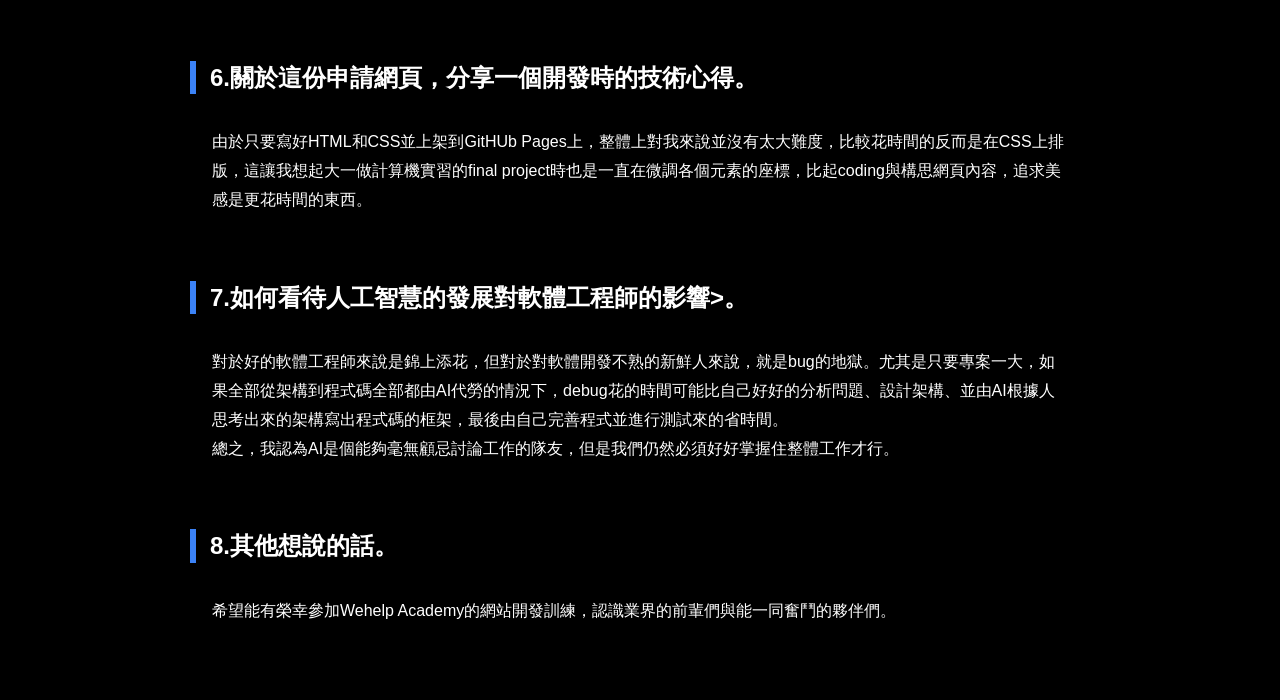
==== commit 6238fad0: "a little text change" ====
--- a/index.html
+++ b/index.html
@@ -6,27 +6,20 @@
 </head>
 <body>
   <h1>1.個人簡介和申請動機。</h1>
-    <p>我是林開弘，23歲，去年六月畢業於中央大學資工系，大學專題做的是XAI相關的論文研究，目前正跟著odin project 學習全端網站開發。</p>
-    <p>由於我大學時期並未實習，對於軟體工程只有片面及紙面上的理解，實操經驗不足，並且因為我個人有拖延症，因此我的申請動機是希望能在前輩以及同儕壓力的幫助下建立軟體工程實際工作所需要的技能，並增進我對於軟體工程的整體性認知。另外我也希望藉由wehelp 訓練來認識具有業界經驗的前輩們。</p>
+    <p>我是林開弘，23歲，去年六月畢業於中央大學資工系，大學專題做的是XAI相關的論文研究，目前正跟著odin project 學習全端網站開發。<br>由於我大學時期並未實習，對於軟體工程只有片面及紙面上的理解，實操經驗不足，並且因為我個人有拖延症，因此我的申請動機是希望能在老師以及同儕壓力的幫助下建立軟體工程實際工作所需要的技能，並增進我對於軟體工程的整體性認知。另外我也希望藉由wehelp 訓練來認識具有業界經驗的前輩們。</p>
   <h1>2.過去的專案經驗。</h1>
     <p>在大學時除了資工系的各項主修課程外也選修過資料庫和AWS雲端運算這兩門課程，而這是我當時參與的小組作品，當時這個網站的架設從前端套用wordpress模板到利用EC2部署上線都是我進行實作，不過現在這個網站由於AWS帳號裡面沒錢所以下線了，以下的簡報第七頁中可以看到當初網站的demo影片。</p>
-    <a href="https://www.canva.com/design/DAF067eNe1M/zQPiH-j6wVFl2SUD6b8IsA/view?utlId=h405aab2901#7" target="_blank">查看簡報</a>
+    <a href="https://www.canva.com/design/DAF067eNe1M/zQPiH-j6wVFl2SUD6b8IsA/view?utlId=h405aab2901#7" target="_blank">查看demo影片</a>
   <h1>3.我會如何安排學習時間。 </h1>
-    <p> 由於我目前待業中，我周一到周六每天早上八點會開始學習，並且視進度調整學習時間，基本上我最少每天會投入兩個小時在學習實作網站開發上，這也是我目前投入學習odin project的時間安排，若早上的時間無法完成當日預定進度，我會在下午繼續學習。</p> 
-    <p>關於每周時間表與每日進度，我會在周一早上10:00的會議後擬定大略上的每日進度，並於週二、四、六進行一次進度彙報，週二的進度彙報會包含當周每日進度的大致計畫。</p>
+    <p> 由於我目前待業中，我周一到周六每天早上八點會開始學習，並且視進度調整學習時間，基本上我最少每天會投入兩個小時在學習實作網站開發上，這也是我目前投入學習odin project的時間安排，若早上的時間無法完成當日預定進度，我會在下午繼續學習。<br>關於每周時間表與每日進度，我會在周一早上10:00的會議後擬定大略上的每日進度，並於週二、四、六進行一次進度彙報，週二的進度彙報會包含當周每日進度的大致計畫。</p>
   <h1>4.對於軟體重的領域偏好和職業想像。 </h1>
-    <p>我希望我能成為全端工程師。</p>
-    <p>我對於軟體工程的職涯想像大致上是需要面對前輩們留下可讀性差到如同垃圾山的程式碼，永遠de不完的bug，如同達摩克利斯之劍懸於頭頂的死線日程，服務上線出包後半夜被挖起來debug，提出無理取鬧般需求與日程的PM，以及就算如此也能拿到大致上比收入中位數高的薪水。</p>
+    <p>我希望我能成為全端工程師。我對於軟體工程的職涯想像大致上是需要面對前輩們留下可讀性差到如同垃圾山的程式碼，永遠de不完的bug，如同達摩克利斯之劍懸於頭頂的死線日程，服務上線出包後半夜被挖起來debug，提出無理取鬧般需求與日程的PM，以及就算如此也能拿到大致上比收入中位數高的薪水。</p>
   <h1>5.描述一件我產生明顯負面情緒的經歷，以及如何處理該情緒。 </h1>
-    <p>說到負面情緒，除了專題報告被教授噹外，就是當兵的經歷了。去年8月底的時候我正在服軍事訓練役，那是一個炎熱的下午，我們整個連一百多號人帶著鋼盔、穿著長袖長褲的迷彩服在兩間教室大小的中山室內練驗槍動作，而由於必須要騰出半個中山室左右的空間來訓練，因此在待機中的一百三十多號新兵們只能擠在約莫一個高中教室大小的空間中。在這堪稱酷刑的狹小空間及酷暑下，不管多微小的負面情緒都會放大到讓人近乎發狂的地步。</p>
-    <p>簡而言之，這只是我手裡拿著兩把T65K2，想要請位在我前方的臨兵幫我分擔一把槍然後被冷眼拒絕說「我不要啊」的小事而已。而在這個小事以及暑熱與擁擠下，我很明顯的感受到憤怒的情緒。</p>
-    <p>在我當下立刻察覺到情緒後，我穩定住呼吸，將注意力從我對於事件的負面詮釋轉移到身體感受，我感覺到我的頭腦發熱、腹部收緊，等過了數秒情緒的衝擊過後，我將一部份的覺知放在繼續穩定呼吸，另一部份的心智告訴自己「我現在正在經歷憤怒，並且我允許我擁有憤怒的情緒」來讓剩餘的情緒能量卸掉。此時我的內心大致已回歸平靜，但仍殘留著一些情緒，最後我再度以客觀的視角在內心闡述並回顧整起事件，找到我感到憤怒的點是對方在我受苦的時候連這一點小忙都不願意幫我，接下來我保持著承認自己情緒的立場，同時試著思考對方當時的想法與感受是什麼，最後的最後我認知到他不是我的敵人，只是一個和我同樣被擁擠與酷暑折磨的、有缺陷的普通人做為情緒處理的結束。</p>
-    <p>總而言之，幸好我有一些靜坐的功夫讓我能夠在突發性的情緒來臨時立刻察覺，並以薩提爾模式處理情緒，不然我八成會氣到當天睡前。</p>
+    <p>說到負面情緒，除了專題報告被教授噹外，就是當兵的經歷了。去年8月底的時候我正在服軍事訓練役，那是一個炎熱的下午，我們整個連一百多號人帶著鋼盔、穿著長袖長褲的迷彩服在兩間教室大小的中山室內練驗槍動作，而由於必須要騰出半個中山室左右的空間來訓練，因此在待機中的一百三十多號新兵們只能擠在約莫一個高中教室大小的空間中。在這堪稱酷刑的狹小空間及酷暑下，不管多微小的負面情緒都會放大到讓人近乎發狂的地步。<br>簡而言之，這只是我手裡拿著兩把T65K2，想要請位在我前方的臨兵幫我分擔一把槍然後被冷眼拒絕說「我不要啊」的小事而已。而在這個小事以及暑熱與擁擠下，我很明顯的感受到憤怒的情緒。<br>在我當下立刻察覺到情緒後，我穩定住呼吸，將注意力從我對於事件的負面詮釋轉移到身體感受，我感覺到我的頭腦發熱、腹部收緊，等過了數秒情緒的衝擊過後，我將一部份的覺知放在繼續穩定呼吸，另一部份的心智告訴自己「我現在正在經歷憤怒，並且我允許我擁有憤怒的情緒」來讓剩餘的情緒能量卸掉。此時我的內心大致已回歸平靜，但仍殘留著一些情緒，最後我再度以客觀的視角在內心闡述並回顧整起事件，找到我感到憤怒的點是對方在我受苦的時候連這一點小忙都不願意幫我，接下來我保持著承認自己情緒的立場，同時試著思考對方當時的想法與感受是什麼，最後的最後我認知到他不是我的敵人，只是一個和我同樣被擁擠與酷暑折磨的、有缺陷的普通人做為情緒處理的結束。<br>總而言之，幸好我有一些靜坐的功夫讓我能夠在突發性的情緒來臨時立刻察覺，並以薩提爾模式處理情緒，不然我八成會氣到當天睡前。</p>
   <h1>6.關於這份申請網頁，分享一個開發時的技術心得。 </h1>
     <p>由於只要寫好HTML和CSS並上架到GitHUb Pages上，整體上對我來說並沒有太大難度，比較花時間的反而是在CSS上排版，這讓我想起大一做計算機實習的final project時也是一直在微調各個元素的座標，比起coding與構思網頁內容，追求美感是更花時間的東西。</p>
   <h1>7.如何看待人工智慧的發展對軟體工程師的影響>。 </h1>
-    <p>對於好的軟體工程師來說是錦上添花，但對於對軟體開發不熟的新鮮人來說，就是bug的地獄。尤其是只要專案一大，如果全部從架構到程式碼全部都由AI代勞的情況下，debug花的時間可能比自己好好的分析問題、設計架構、並由AI根據人思考出來的架構寫出程式碼的框架，最後由自己完善程式並進行測試來的省時間。</p>
-    <p>總之，我認為AI是個能夠毫無顧忌討論工作的隊友，但是我們仍然必須好好掌握住整體工作才行。</p>
+    <p>對於好的軟體工程師來說是錦上添花，但對於對軟體開發不熟的新鮮人來說，就是bug的地獄。尤其是只要專案一大，如果全部從架構到程式碼全部都由AI代勞的情況下，debug花的時間可能比自己好好的分析問題、設計架構、並由AI根據人思考出來的架構寫出程式碼的框架，最後由自己完善程式並進行測試來的省時間。<br>總之，我認為AI是個能夠毫無顧忌討論工作的隊友，但是我們仍然必須好好掌握住整體工作才行。</p>
   <h1>8.其他想說的話。 </h1>
     <p>希望能有榮幸參加Wehelp Academy的網站開發訓練，認識業界的前輩們與能一同奮鬥的夥伴們。</p>
 </body>
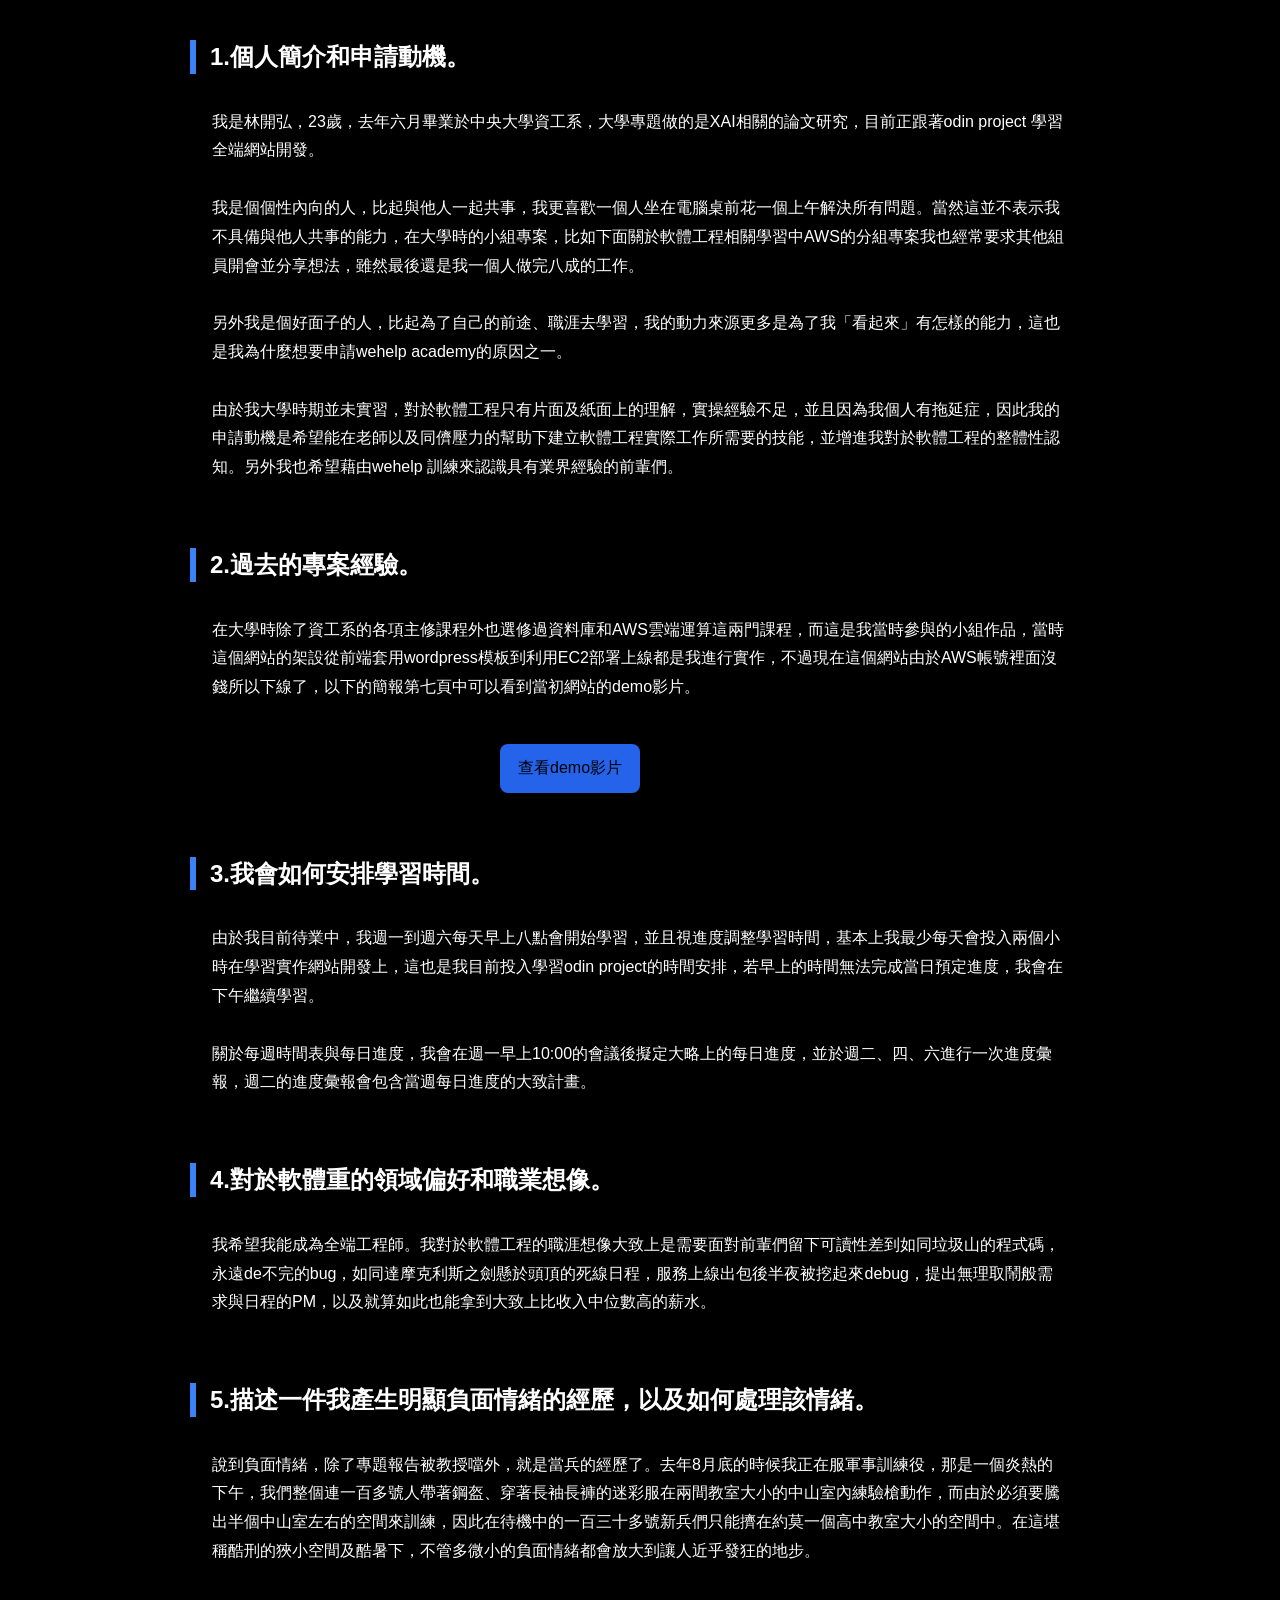
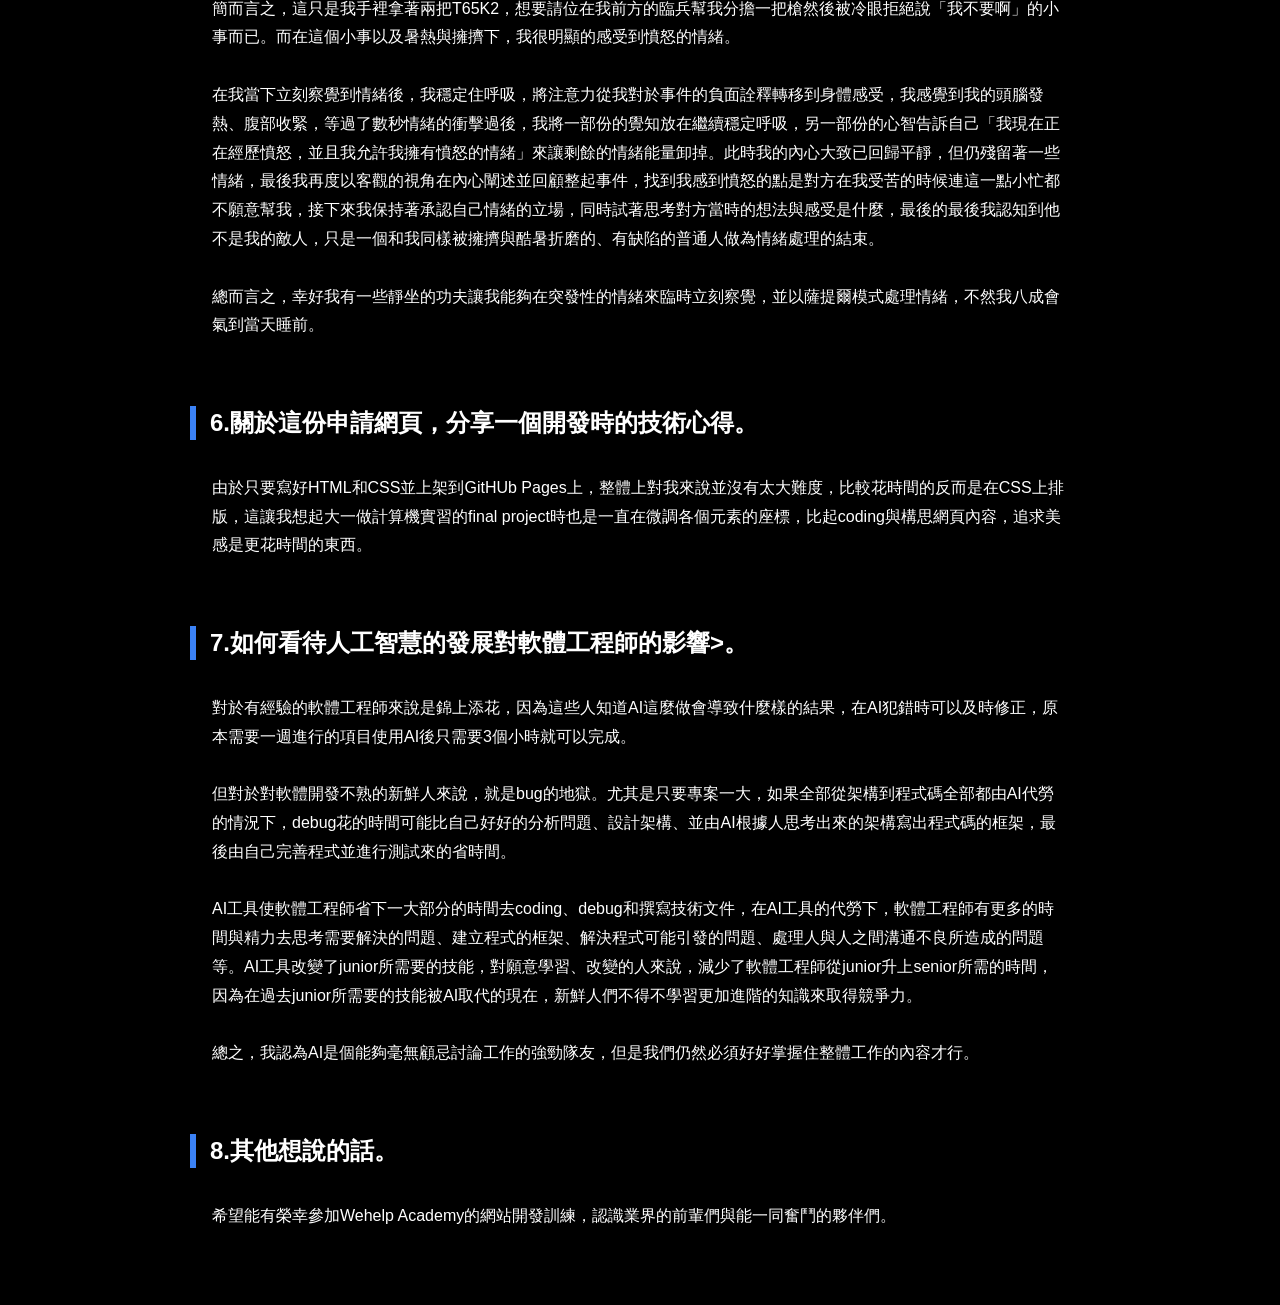
==== commit c0db126c: "some little changes on texts" ====
--- a/index.html
+++ b/index.html
@@ -6,20 +6,20 @@
 </head>
 <body>
   <h1>1.個人簡介和申請動機。</h1>
-    <p>我是林開弘，23歲，去年六月畢業於中央大學資工系，大學專題做的是XAI相關的論文研究，目前正跟著odin project 學習全端網站開發。<br>由於我大學時期並未實習，對於軟體工程只有片面及紙面上的理解，實操經驗不足，並且因為我個人有拖延症，因此我的申請動機是希望能在老師以及同儕壓力的幫助下建立軟體工程實際工作所需要的技能，並增進我對於軟體工程的整體性認知。另外我也希望藉由wehelp 訓練來認識具有業界經驗的前輩們。</p>
+    <p>我是林開弘，23歲，去年六月畢業於中央大學資工系，大學專題做的是XAI相關的論文研究，目前正跟著odin project 學習全端網站開發。<br><br>我是個個性內向的人，比起與他人一起共事，我更喜歡一個人坐在電腦桌前花一個上午解決所有問題。當然這並不表示我不具備與他人共事的能力，在大學時的小組專案，比如下面關於軟體工程相關學習中AWS的分組專案我也經常要求其他組員開會並分享想法，雖然最後還是我一個人做完八成的工作。<br><br>另外我是個好面子的人，比起為了自己的前途、職涯去學習，我的動力來源更多是為了我「看起來」有怎樣的能力，這也是我為什麼想要申請wehelp academy的原因之一。<br><br>由於我大學時期並未實習，對於軟體工程只有片面及紙面上的理解，實操經驗不足，並且因為我個人有拖延症，因此我的申請動機是希望能在老師以及同儕壓力的幫助下建立軟體工程實際工作所需要的技能，並增進我對於軟體工程的整體性認知。另外我也希望藉由wehelp 訓練來認識具有業界經驗的前輩們。</p>
   <h1>2.過去的專案經驗。</h1>
     <p>在大學時除了資工系的各項主修課程外也選修過資料庫和AWS雲端運算這兩門課程，而這是我當時參與的小組作品，當時這個網站的架設從前端套用wordpress模板到利用EC2部署上線都是我進行實作，不過現在這個網站由於AWS帳號裡面沒錢所以下線了，以下的簡報第七頁中可以看到當初網站的demo影片。</p>
     <a href="https://www.canva.com/design/DAF067eNe1M/zQPiH-j6wVFl2SUD6b8IsA/view?utlId=h405aab2901#7" target="_blank">查看demo影片</a>
   <h1>3.我會如何安排學習時間。 </h1>
-    <p> 由於我目前待業中，我周一到周六每天早上八點會開始學習，並且視進度調整學習時間，基本上我最少每天會投入兩個小時在學習實作網站開發上，這也是我目前投入學習odin project的時間安排，若早上的時間無法完成當日預定進度，我會在下午繼續學習。<br>關於每周時間表與每日進度，我會在周一早上10:00的會議後擬定大略上的每日進度，並於週二、四、六進行一次進度彙報，週二的進度彙報會包含當周每日進度的大致計畫。</p>
+    <p> 由於我目前待業中，我週一到週六每天早上八點會開始學習，並且視進度調整學習時間，基本上我最少每天會投入兩個小時在學習實作網站開發上，這也是我目前投入學習odin project的時間安排，若早上的時間無法完成當日預定進度，我會在下午繼續學習。<br><br>關於每週時間表與每日進度，我會在週一早上10:00的會議後擬定大略上的每日進度，並於週二、四、六進行一次進度彙報，週二的進度彙報會包含當週每日進度的大致計畫。</p>
   <h1>4.對於軟體重的領域偏好和職業想像。 </h1>
     <p>我希望我能成為全端工程師。我對於軟體工程的職涯想像大致上是需要面對前輩們留下可讀性差到如同垃圾山的程式碼，永遠de不完的bug，如同達摩克利斯之劍懸於頭頂的死線日程，服務上線出包後半夜被挖起來debug，提出無理取鬧般需求與日程的PM，以及就算如此也能拿到大致上比收入中位數高的薪水。</p>
   <h1>5.描述一件我產生明顯負面情緒的經歷，以及如何處理該情緒。 </h1>
-    <p>說到負面情緒，除了專題報告被教授噹外，就是當兵的經歷了。去年8月底的時候我正在服軍事訓練役，那是一個炎熱的下午，我們整個連一百多號人帶著鋼盔、穿著長袖長褲的迷彩服在兩間教室大小的中山室內練驗槍動作，而由於必須要騰出半個中山室左右的空間來訓練，因此在待機中的一百三十多號新兵們只能擠在約莫一個高中教室大小的空間中。在這堪稱酷刑的狹小空間及酷暑下，不管多微小的負面情緒都會放大到讓人近乎發狂的地步。<br>簡而言之，這只是我手裡拿著兩把T65K2，想要請位在我前方的臨兵幫我分擔一把槍然後被冷眼拒絕說「我不要啊」的小事而已。而在這個小事以及暑熱與擁擠下，我很明顯的感受到憤怒的情緒。<br>在我當下立刻察覺到情緒後，我穩定住呼吸，將注意力從我對於事件的負面詮釋轉移到身體感受，我感覺到我的頭腦發熱、腹部收緊，等過了數秒情緒的衝擊過後，我將一部份的覺知放在繼續穩定呼吸，另一部份的心智告訴自己「我現在正在經歷憤怒，並且我允許我擁有憤怒的情緒」來讓剩餘的情緒能量卸掉。此時我的內心大致已回歸平靜，但仍殘留著一些情緒，最後我再度以客觀的視角在內心闡述並回顧整起事件，找到我感到憤怒的點是對方在我受苦的時候連這一點小忙都不願意幫我，接下來我保持著承認自己情緒的立場，同時試著思考對方當時的想法與感受是什麼，最後的最後我認知到他不是我的敵人，只是一個和我同樣被擁擠與酷暑折磨的、有缺陷的普通人做為情緒處理的結束。<br>總而言之，幸好我有一些靜坐的功夫讓我能夠在突發性的情緒來臨時立刻察覺，並以薩提爾模式處理情緒，不然我八成會氣到當天睡前。</p>
+    <p>說到負面情緒，除了專題報告被教授噹外，就是當兵的經歷了。去年8月底的時候我正在服軍事訓練役，那是一個炎熱的下午，我們整個連一百多號人帶著鋼盔、穿著長袖長褲的迷彩服在兩間教室大小的中山室內練驗槍動作，而由於必須要騰出半個中山室左右的空間來訓練，因此在待機中的一百三十多號新兵們只能擠在約莫一個高中教室大小的空間中。在這堪稱酷刑的狹小空間及酷暑下，不管多微小的負面情緒都會放大到讓人近乎發狂的地步。<br><br>簡而言之，這只是我手裡拿著兩把T65K2，想要請位在我前方的臨兵幫我分擔一把槍然後被冷眼拒絕說「我不要啊」的小事而已。而在這個小事以及暑熱與擁擠下，我很明顯的感受到憤怒的情緒。<br><br>在我當下立刻察覺到情緒後，我穩定住呼吸，將注意力從我對於事件的負面詮釋轉移到身體感受，我感覺到我的頭腦發熱、腹部收緊，等過了數秒情緒的衝擊過後，我將一部份的覺知放在繼續穩定呼吸，另一部份的心智告訴自己「我現在正在經歷憤怒，並且我允許我擁有憤怒的情緒」來讓剩餘的情緒能量卸掉。此時我的內心大致已回歸平靜，但仍殘留著一些情緒，最後我再度以客觀的視角在內心闡述並回顧整起事件，找到我感到憤怒的點是對方在我受苦的時候連這一點小忙都不願意幫我，接下來我保持著承認自己情緒的立場，同時試著思考對方當時的想法與感受是什麼，最後的最後我認知到他不是我的敵人，只是一個和我同樣被擁擠與酷暑折磨的、有缺陷的普通人做為情緒處理的結束。<br><br>總而言之，幸好我有一些靜坐的功夫讓我能夠在突發性的情緒來臨時立刻察覺，並以薩提爾模式處理情緒，不然我八成會氣到當天睡前。</p>
   <h1>6.關於這份申請網頁，分享一個開發時的技術心得。 </h1>
     <p>由於只要寫好HTML和CSS並上架到GitHUb Pages上，整體上對我來說並沒有太大難度，比較花時間的反而是在CSS上排版，這讓我想起大一做計算機實習的final project時也是一直在微調各個元素的座標，比起coding與構思網頁內容，追求美感是更花時間的東西。</p>
   <h1>7.如何看待人工智慧的發展對軟體工程師的影響>。 </h1>
-    <p>對於好的軟體工程師來說是錦上添花，但對於對軟體開發不熟的新鮮人來說，就是bug的地獄。尤其是只要專案一大，如果全部從架構到程式碼全部都由AI代勞的情況下，debug花的時間可能比自己好好的分析問題、設計架構、並由AI根據人思考出來的架構寫出程式碼的框架，最後由自己完善程式並進行測試來的省時間。<br>總之，我認為AI是個能夠毫無顧忌討論工作的隊友，但是我們仍然必須好好掌握住整體工作才行。</p>
+    <p>對於有經驗的軟體工程師來說是錦上添花，因為這些人知道AI這麼做會導致什麼樣的結果，在AI犯錯時可以及時修正，原本需要一週進行的項目使用AI後只需要3個小時就可以完成。<br><br>但對於對軟體開發不熟的新鮮人來說，就是bug的地獄。尤其是只要專案一大，如果全部從架構到程式碼全部都由AI代勞的情況下，debug花的時間可能比自己好好的分析問題、設計架構、並由AI根據人思考出來的架構寫出程式碼的框架，最後由自己完善程式並進行測試來的省時間。<br><br>AI工具使軟體工程師省下一大部分的時間去coding、debug和撰寫技術文件，在AI工具的代勞下，軟體工程師有更多的時間與精力去思考需要解決的問題、建立程式的框架、解決程式可能引發的問題、處理人與人之間溝通不良所造成的問題等。AI工具改變了junior所需要的技能，對願意學習、改變的人來說，減少了軟體工程師從junior升上senior所需的時間，因為在過去junior所需要的技能被AI取代的現在，新鮮人們不得不學習更加進階的知識來取得競爭力。<br><br>總之，我認為AI是個能夠毫無顧忌討論工作的強勁隊友，但是我們仍然必須好好掌握住整體工作的內容才行。</p>
   <h1>8.其他想說的話。 </h1>
     <p>希望能有榮幸參加Wehelp Academy的網站開發訓練，認識業界的前輩們與能一同奮鬥的夥伴們。</p>
 </body>
